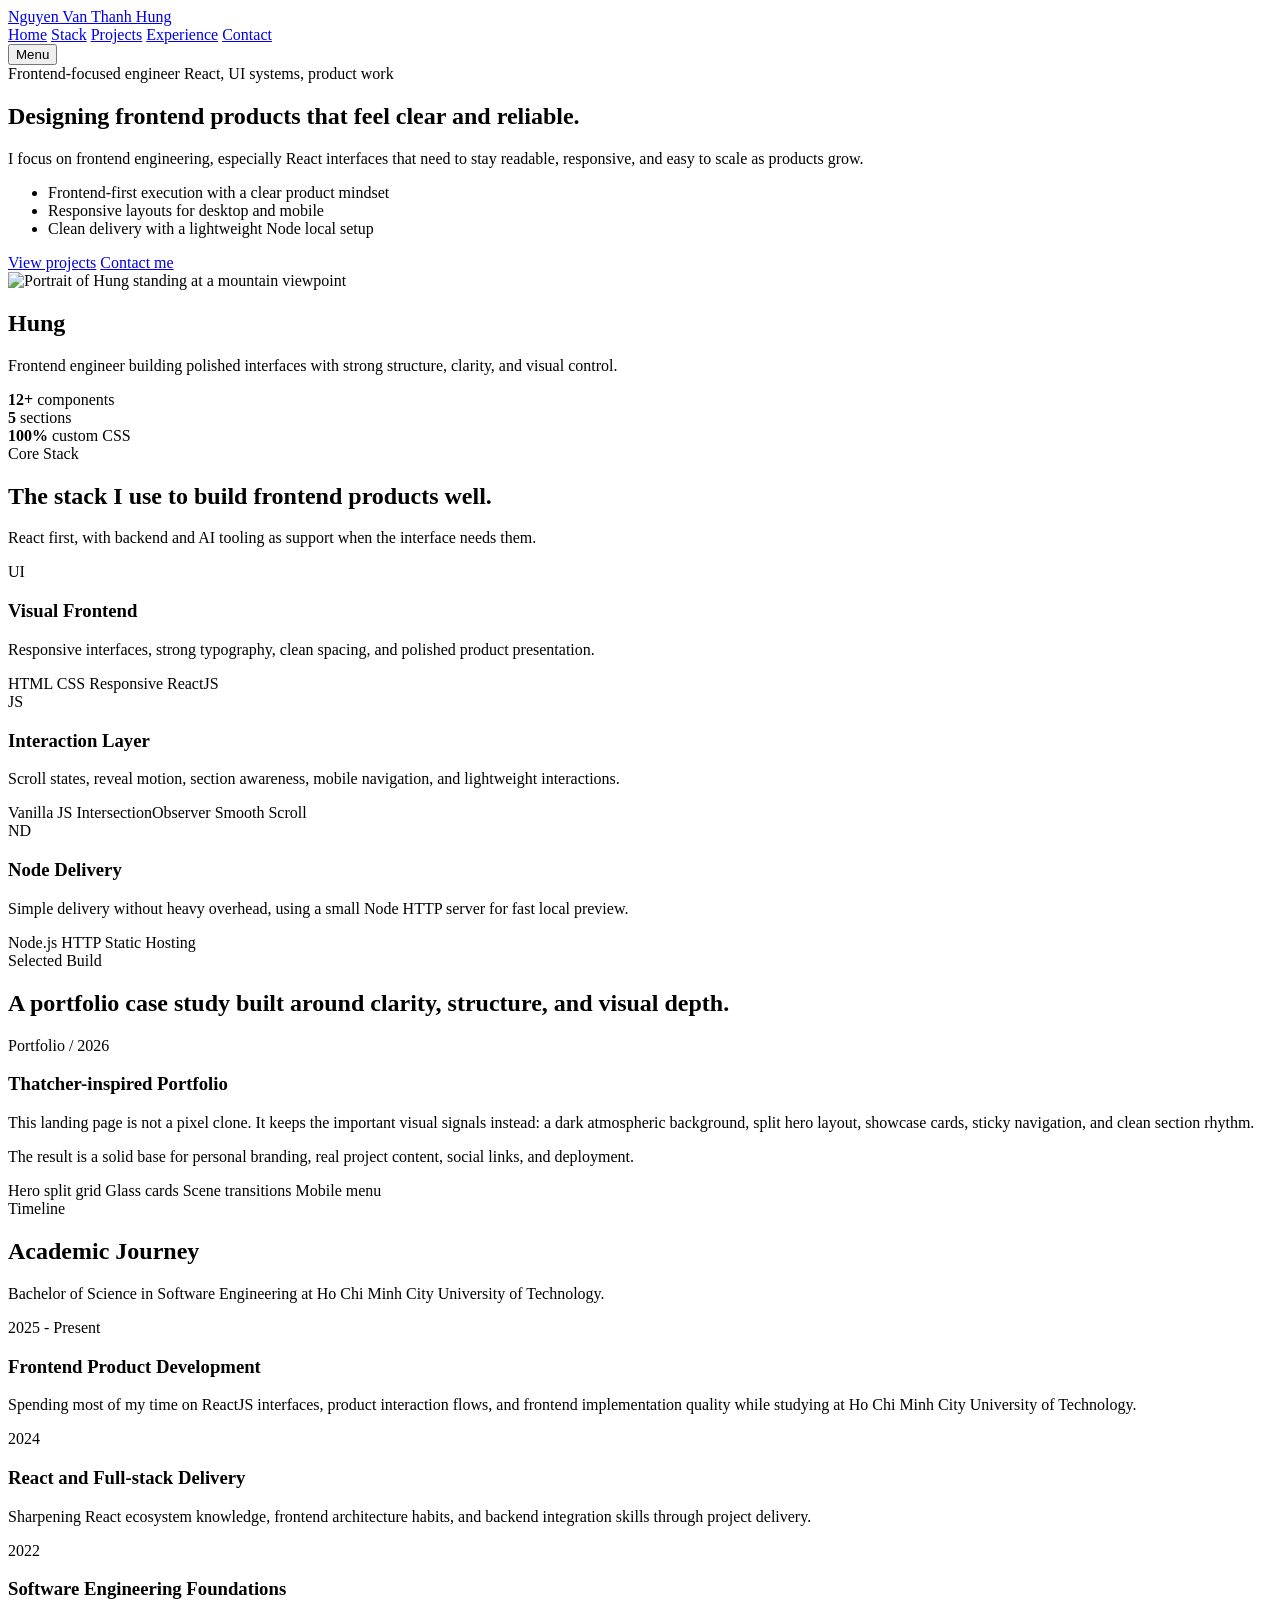
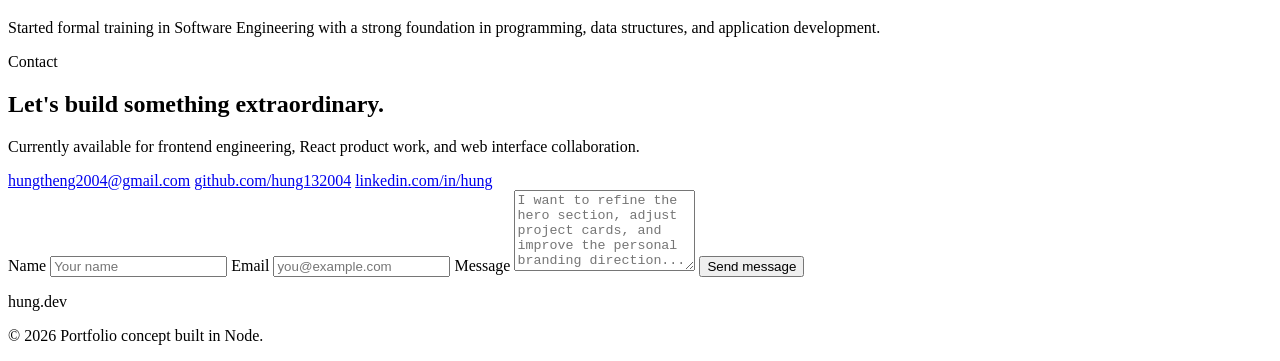
==== index.html @ dc9a8d1e "Create index.html" ====
<!DOCTYPE html>
<html lang="en">
  <head>
    <meta charset="UTF-8" />
    <meta name="viewport" content="width=device-width, initial-scale=1.0" />
    <meta
      name="description"
      content="Hung.dev portfolio concept inspired by thatcherdev.id.vn with a dark editorial landing page, featured work, stack, timeline, and contact."
    />
    <title>Hung.dev | Frontend Portfolio</title>
    <link rel="stylesheet" href="/styles.css" />
  </head>
  <body>
    <div class="scroll-progress">
      <span class="scroll-progress__bar"></span>
    </div>

    <div class="scene-backdrop" aria-hidden="true">
      <div class="scene-backdrop__layer scene-backdrop__layer--hero"></div>
      <div class="scene-backdrop__layer scene-backdrop__layer--stack"></div>
      <div class="scene-backdrop__layer scene-backdrop__layer--projects"></div>
      <div class="scene-backdrop__layer scene-backdrop__layer--journey"></div>
      <div class="scene-backdrop__layer scene-backdrop__layer--contact"></div>
    </div>

    <div class="page-shell" data-scene-active="hero">
      <header class="site-header">
        <div class="site-header__inner">
          <a class="site-header__brand" href="#hero">Nguyen Van Thanh Hung</a>
          <nav class="site-header__links" aria-label="Primary">
            <a class="site-header__link" href="#hero">Home</a>
            <a class="site-header__link" href="#tech">Stack</a>
            <a class="site-header__link" href="#projects">Projects</a>
            <a class="site-header__link" href="#journey">Experience</a>
            <a class="site-header__link" href="#contact">Contact</a>
          </nav>
          <button class="site-header__mobile-toggle" type="button" aria-expanded="false" aria-controls="mobile-nav">
            Menu
          </button>
        </div>
        <div class="site-header__mobile-panel" id="mobile-nav" hidden>
          <a class="site-header__link" href="#hero">Home</a>
          <a class="site-header__link" href="#tech">Stack</a>
          <a class="site-header__link" href="#projects">Projects</a>
          <a class="site-header__link" href="#journey">Experience</a>
          <a class="site-header__link" href="#contact">Contact</a>
        </div>
      </header>

      <main class="page-content">
        <section class="hero-section scene-section" id="hero" data-scene="hero">
          <div class="hero-grid">
            <div class="hero-copy reveal">
              <div class="hero-meta">
                <span>Frontend-focused engineer</span>
                <span class="hero-meta__dot"></span>
                <span>React, UI systems, product work</span>
              </div>
              <h1 class="hero-title">
                Designing frontend
                products that feel
                clear and reliable.
              </h1>
              <p class="hero-summary">
                I focus on frontend engineering, especially React interfaces that need to stay readable, responsive,
                and easy to scale as products grow.
              </p>
              <ul class="hero-points">
                <li>Frontend-first execution with a clear product mindset</li>
                <li>Responsive layouts for desktop and mobile</li>
                <li>Clean delivery with a lightweight Node local setup</li>
              </ul>
              <div class="button-row">
                <a class="button-link button-link--primary" href="#projects">View projects</a>
                <a class="button-link button-link--secondary" href="#contact">Contact me</a>
              </div>
            </div>

            <div class="hero-visual reveal">
              <article class="portrait-card">
                <div class="portrait-card__glow"></div>
                <div class="portrait-card__screen">
                  <img class="portrait-card__image" src="./assets/profile.png" alt="Portrait of Hung standing at a mountain viewpoint" />
                  <div class="portrait-card__overlay">
                    <div class="portrait-card__chip"></div>
                    <h2>Hung</h2>
                    <p>Frontend engineer building polished interfaces with strong structure, clarity, and visual control.</p>
                    <div class="portrait-card__stats">
                      <div>
                        <strong>12+</strong>
                        <span>components</span>
                      </div>
                      <div>
                        <strong>5</strong>
                        <span>sections</span>
                      </div>
                      <div>
                        <strong>100%</strong>
                        <span>custom CSS</span>
                      </div>
                    </div>
                  </div>
                </div>
              </article>
            </div>
          </div>
        </section>

        <section class="page-section scene-section" id="tech" data-scene="stack">
          <div class="section-heading reveal">
            <span class="section-heading__eyebrow">Core Stack</span>
            <h2 class="section-heading__title">The stack I use to build frontend products well.</h2>
            <p class="section-heading__description">
              React first, with backend and AI tooling as support when the interface needs them.
            </p>
          </div>

          <div class="skills-grid">
            <article class="skill-card reveal">
              <div class="skill-card__head">
                <span class="skill-card__icon">UI</span>
                <div>
                  <h3>Visual Frontend</h3>
                  <p>Responsive interfaces, strong typography, clean spacing, and polished product presentation.</p>
                </div>
              </div>
              <div class="chip-list">
                <span class="chip">HTML</span>
                <span class="chip">CSS</span>
                <span class="chip">Responsive</span>
                <span class="chip">ReactJS</span>
              </div>
            </article>

            <article class="skill-card reveal">
              <div class="skill-card__head">
                <span class="skill-card__icon">JS</span>
                <div>
                  <h3>Interaction Layer</h3>
                  <p>Scroll states, reveal motion, section awareness, mobile navigation, and lightweight interactions.</p>
                </div>
              </div>
              <div class="chip-list">
                <span class="chip">Vanilla JS</span>
                <span class="chip">IntersectionObserver</span>
                <span class="chip">Smooth Scroll</span>
              </div>
            </article>

            <article class="skill-card reveal">
              <div class="skill-card__head">
                <span class="skill-card__icon">ND</span>
                <div>
                  <h3>Node Delivery</h3>
                  <p>Simple delivery without heavy overhead, using a small Node HTTP server for fast local preview.</p>
                </div>
              </div>
              <div class="chip-list">
                <span class="chip">Node.js</span>
                <span class="chip">HTTP</span>
                <span class="chip">Static Hosting</span>
              </div>
            </article>
          </div>
        </section>

        <section class="page-section scene-section" id="projects" data-scene="projects">
          <div class="section-heading reveal">
            <span class="section-heading__eyebrow">Selected Build</span>
            <h2 class="section-heading__title">A portfolio case study built around clarity, structure, and visual depth.</h2>
          </div>

          <article class="featured-project reveal">
            <div class="featured-project__content">
              <span class="featured-project__badge">Portfolio / 2026</span>
              <h3 class="featured-project__title">Thatcher-inspired Portfolio</h3>
              <p class="featured-project__description">
                This landing page is not a pixel clone. It keeps the important visual signals instead: a dark
                atmospheric background, split hero layout, showcase cards, sticky navigation, and clean section rhythm.
              </p>
              <p class="featured-project__result">
                The result is a solid base for personal branding, real project content, social links, and deployment.
              </p>
              <div class="chip-list">
                <span class="chip">Hero split grid</span>
                <span class="chip">Glass cards</span>
                <span class="chip">Scene transitions</span>
                <span class="chip">Mobile menu</span>
              </div>
            </div>

            <div class="featured-project__visual">
              <div class="project-window">
                <div class="project-window__toolbar">
                  <span></span><span></span><span></span>
                </div>
                <div class="project-window__body">
                  <div class="project-window__panel project-window__panel--large"></div>
                  <div class="project-window__grid">
                    <div class="project-window__panel"></div>
                    <div class="project-window__panel"></div>
                    <div class="project-window__panel"></div>
                  </div>
                </div>
              </div>
            </div>
          </article>
        </section>

        <section class="page-section scene-section" id="journey" data-scene="journey">
          <div class="section-heading reveal">
            <span class="section-heading__eyebrow">Timeline</span>
            <h2 class="section-heading__title">Academic Journey</h2>
            <p class="section-heading__description">
              Bachelor of Science in Software Engineering at Ho Chi Minh City University of Technology.
            </p>
          </div>
          <div class="timeline-list">
            <article class="timeline-card reveal">
              <div class="timeline-card__marker" aria-hidden="true"></div>
              <div class="timeline-card__content">
                <span class="timeline-card__year">2025 - Present</span>
                <h3>Frontend Product Development</h3>
                <p>Spending most of my time on ReactJS interfaces, product interaction flows, and frontend implementation quality while studying at Ho Chi Minh City University of Technology.</p>
              </div>
            </article>
            <article class="timeline-card reveal">
              <div class="timeline-card__marker" aria-hidden="true"></div>
              <div class="timeline-card__content">
                <span class="timeline-card__year">2024</span>
                <h3>React and Full-stack Delivery</h3>
                <p>Sharpening React ecosystem knowledge, frontend architecture habits, and backend integration skills through project delivery.</p>
              </div>
            </article>
            <article class="timeline-card reveal">
              <div class="timeline-card__marker" aria-hidden="true"></div>
              <div class="timeline-card__content">
                <span class="timeline-card__year">2022</span>
                <h3>Software Engineering Foundations</h3>
                <p>Started formal training in Software Engineering with a strong foundation in programming, data structures, and application development.</p>
              </div>
            </article>
          </div>
        </section>

        <section class="page-section scene-section" id="contact" data-scene="contact">
          <div class="contact-grid">
            <div class="contact-copy reveal">
              <span class="section-heading__eyebrow">Contact</span>
              <h2 class="contact-copy__title">Let's build something extraordinary.</h2>
              <p class="section-heading__description">
                Currently available for frontend engineering, React product work, and web interface collaboration.
              </p>
              <div class="contact-stack">
                <a href="mailto:hungtheng2004@gmail.com">hungtheng2004@gmail.com</a>
                <a href="https://github.com/" target="_blank" rel="noreferrer">github.com/hung132004</a>
                <a href="https://www.linkedin.com/" target="_blank" rel="noreferrer">linkedin.com/in/hung</a>
              </div>
            </div>

            <form class="contact-form-card reveal" id="contact-form">
              <label class="form-field">
                <span>Name</span>
                <input type="text" name="name" placeholder="Your name" required />
              </label>
              <label class="form-field">
                <span>Email</span>
                <input type="email" name="email" placeholder="you@example.com" required />
              </label>
              <label class="form-field">
                <span>Message</span>
                <textarea name="message" rows="5" placeholder="I want to refine the hero section, adjust project cards, and improve the personal branding direction..." required></textarea>
              </label>
              <button class="button-link button-link--primary" type="submit">Send message</button>
            </form>
          </div>
        </section>
      </main>

      <footer class="site-footer">
        <div class="site-footer__inner">
          <p class="site-footer__brand">hung.dev</p>
          <p class="site-footer__copy">&copy; <span id="year"></span> Portfolio concept built in Node.</p>
        </div>
      </footer>
    </div>

    <script src="/app.js"></script>
  </body>
</html>
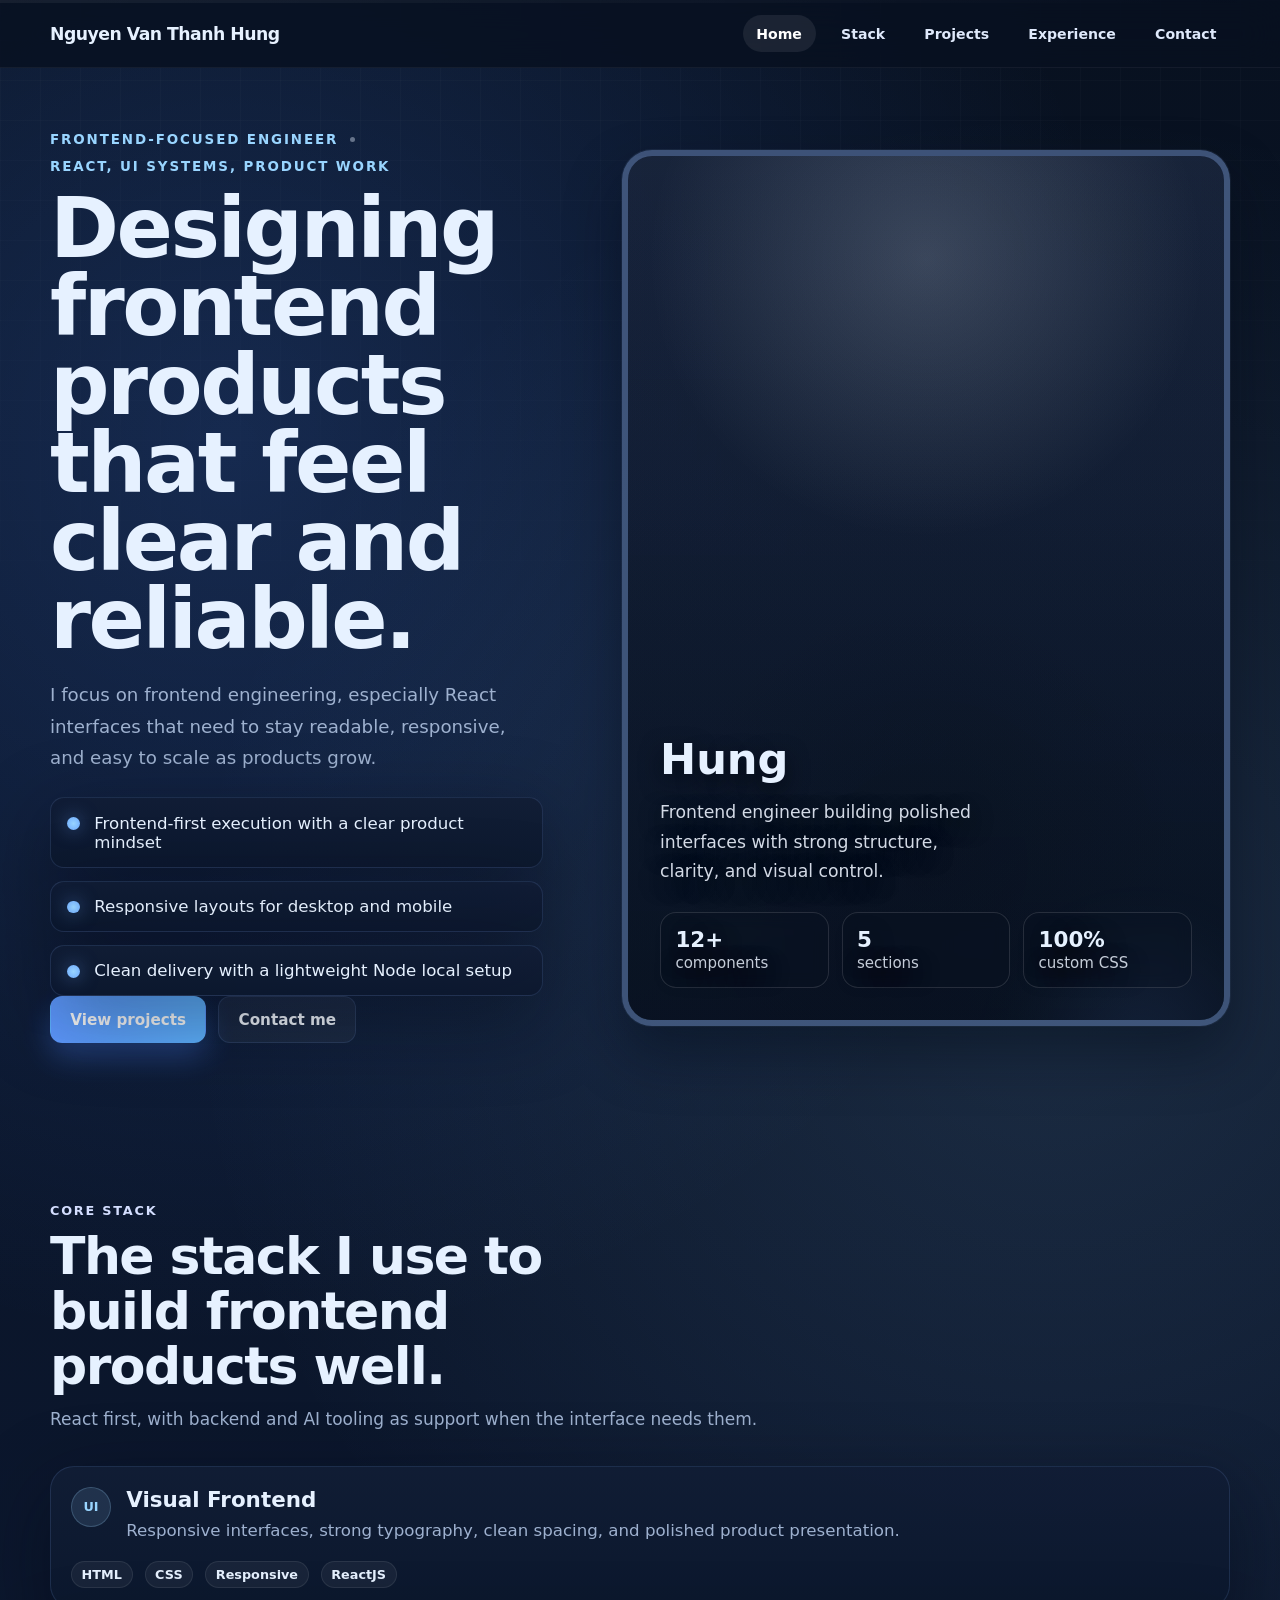
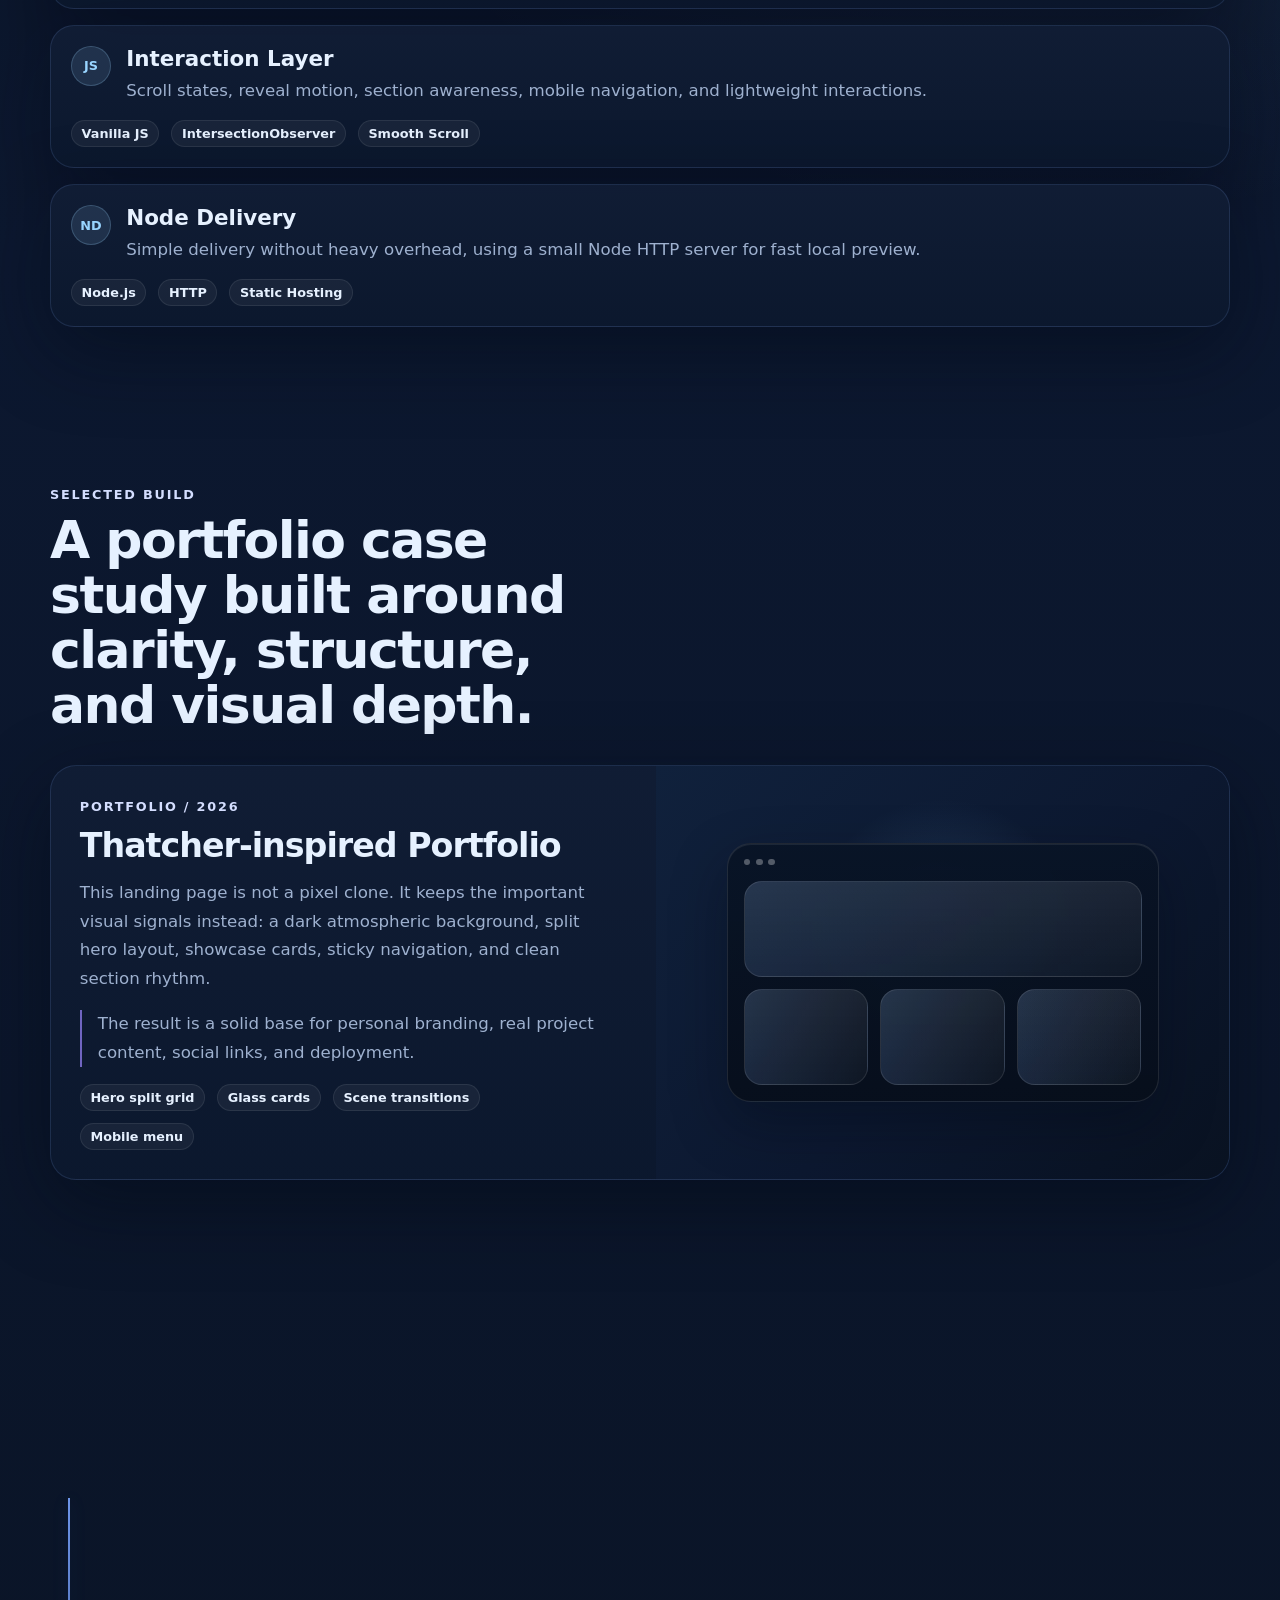
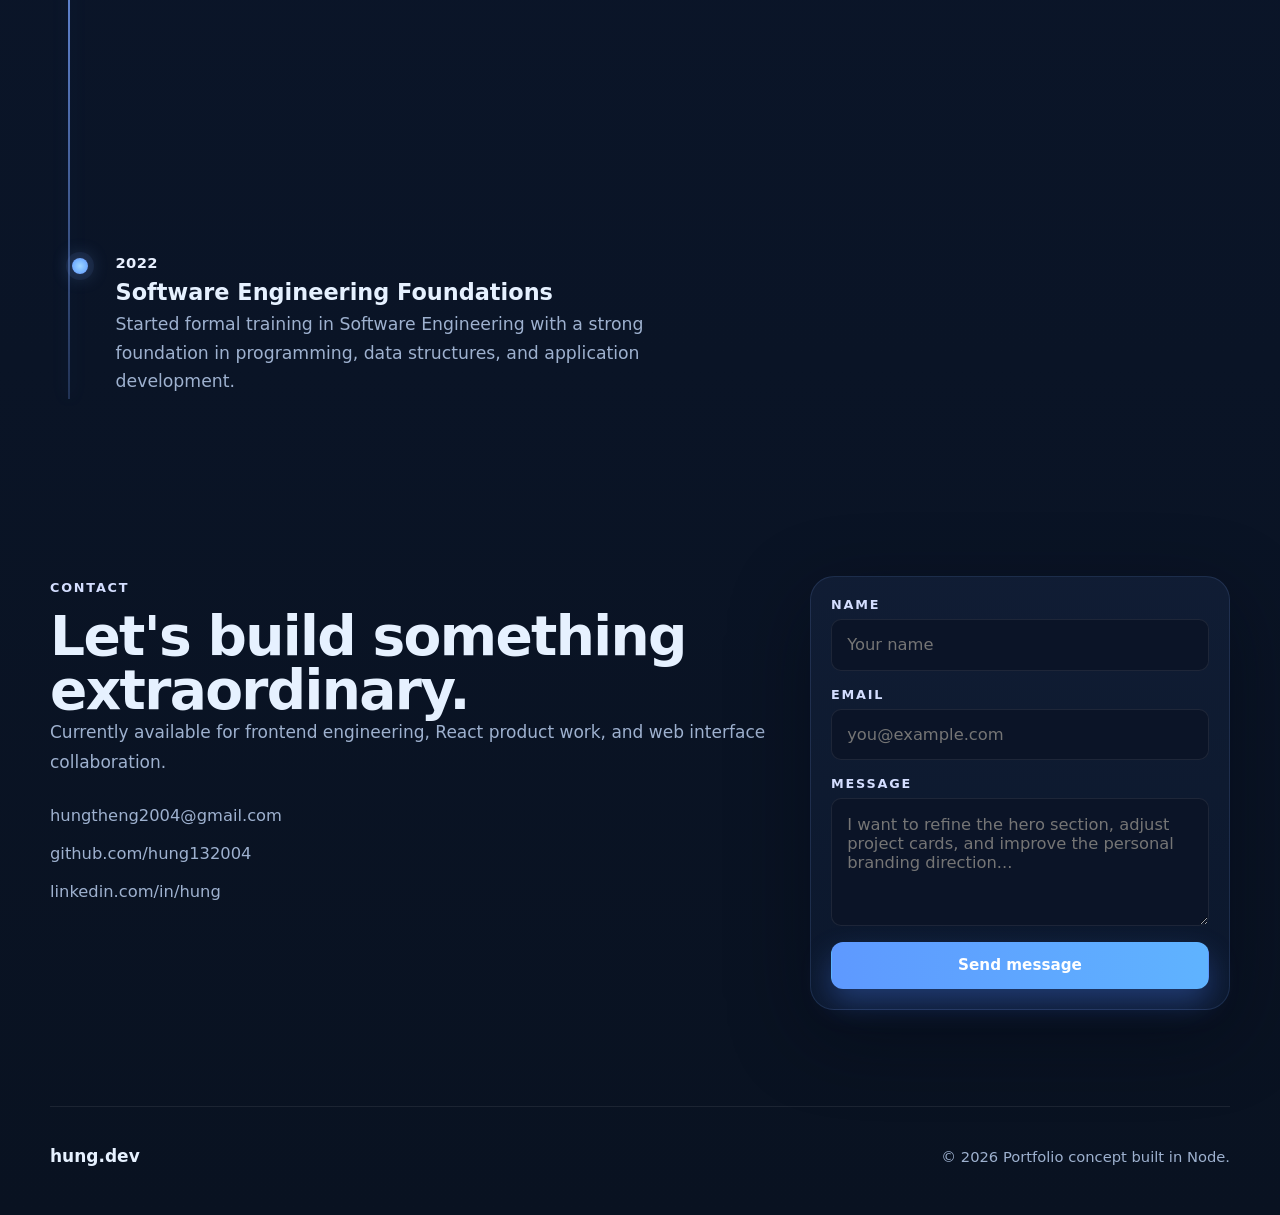
==== commit 2376d322: "Fix stylesheet link path in index.html" ====
--- a/index.html
+++ b/index.html
@@ -8,7 +8,7 @@
       content="Hung.dev portfolio concept inspired by thatcherdev.id.vn with a dark editorial landing page, featured work, stack, timeline, and contact."
     />
     <title>Hung.dev | Frontend Portfolio</title>
-    <link rel="stylesheet" href="/styles.css" />
+    <link rel="stylesheet" href="styles.css" />
   </head>
   <body>
     <div class="scroll-progress">
--- a/styles.css
+++ b/styles.css
@@ -0,0 +1,716 @@
+:root {
+  color-scheme: dark;
+  --bg: #091221;
+  --surface: rgba(17, 29, 53, 0.9);
+  --line: rgba(138, 176, 255, 0.14);
+  --text: #e6f1ff;
+  --muted: #9eb1cf;
+  --primary: #6da9ff;
+  --secondary: #99d5ff;
+  --shadow: 0 24px 80px rgba(2, 8, 20, 0.45);
+  --container: min(1180px, calc(100vw - 2rem));
+}
+
+* {
+  box-sizing: border-box;
+}
+
+html {
+  scroll-behavior: smooth;
+}
+
+body {
+  margin: 0;
+  min-width: 320px;
+  color: var(--text);
+  font-family: "Segoe UI", Inter, system-ui, sans-serif;
+  font-size: 17px;
+  background:
+    radial-gradient(circle at 18% 10%, rgba(74, 135, 255, 0.2), transparent 22%),
+    radial-gradient(circle at 82% 22%, rgba(153, 213, 255, 0.12), transparent 24%),
+    linear-gradient(180deg, #081120 0%, #0c1830 42%, #091221 100%);
+}
+
+body::before {
+  content: "";
+  position: fixed;
+  inset: 0;
+  pointer-events: none;
+  background-image:
+    linear-gradient(rgba(255, 255, 255, 0.03) 1px, transparent 1px),
+    linear-gradient(90deg, rgba(255, 255, 255, 0.03) 1px, transparent 1px);
+  background-size: 40px 40px;
+  mask-image: linear-gradient(rgba(0, 0, 0, 0.7), transparent 85%);
+}
+
+a {
+  color: inherit;
+  text-decoration: none;
+}
+
+button,
+input,
+textarea {
+  font: inherit;
+}
+
+.page-shell {
+  position: relative;
+}
+
+.scene-backdrop {
+  position: fixed;
+  inset: 0;
+  pointer-events: none;
+}
+
+.scene-backdrop__layer {
+  position: absolute;
+  inset: 0;
+  opacity: 0;
+  transition: opacity 0.6s ease;
+}
+
+.scene-backdrop__layer--hero { background: radial-gradient(circle at 15% 22%, rgba(108, 167, 255, 0.18), transparent 26%); }
+.scene-backdrop__layer--stack { background: radial-gradient(circle at 78% 30%, rgba(123, 162, 255, 0.15), transparent 24%); }
+.scene-backdrop__layer--projects { background: radial-gradient(circle at 72% 38%, rgba(104, 176, 255, 0.16), transparent 24%); }
+.scene-backdrop__layer--journey { background: radial-gradient(circle at 24% 42%, rgba(153, 200, 255, 0.12), transparent 24%); }
+.scene-backdrop__layer--contact { background: radial-gradient(circle at 50% 30%, rgba(153, 213, 255, 0.14), transparent 28%); }
+
+.page-shell[data-scene-active="hero"] .scene-backdrop__layer--hero,
+.page-shell[data-scene-active="stack"] .scene-backdrop__layer--stack,
+.page-shell[data-scene-active="projects"] .scene-backdrop__layer--projects,
+.page-shell[data-scene-active="journey"] .scene-backdrop__layer--journey,
+.page-shell[data-scene-active="contact"] .scene-backdrop__layer--contact {
+  opacity: 1;
+}
+
+.scroll-progress {
+  position: fixed;
+  top: 0;
+  left: 0;
+  z-index: 80;
+  width: 100%;
+  height: 3px;
+  background: linear-gradient(90deg, rgba(255, 255, 255, 0.06), transparent);
+}
+
+.scroll-progress__bar {
+  display: block;
+  width: 100%;
+  height: 100%;
+  transform-origin: 0 50%;
+  transform: scaleX(0);
+  background: linear-gradient(90deg, #6da9ff, #99d5ff, rgba(255, 255, 255, 0.86));
+  box-shadow: 0 0 18px rgba(109, 169, 255, 0.44);
+}
+
+.site-header {
+  position: sticky;
+  top: 0;
+  z-index: 50;
+  backdrop-filter: blur(18px);
+  background: rgba(8, 17, 32, 0.82);
+  border-bottom: 1px solid rgba(255, 255, 255, 0.05);
+}
+
+.site-header__inner,
+.site-footer__inner,
+.hero-section,
+.page-section {
+  width: var(--container);
+  margin: 0 auto;
+}
+
+.site-header__inner {
+  min-height: 4.2rem;
+  display: flex;
+  align-items: center;
+  justify-content: space-between;
+  gap: 1rem;
+}
+
+.site-header__brand,
+.hero-title,
+.section-heading__title,
+.featured-project__title,
+.contact-copy__title {
+  font-family: "Segoe UI", Inter, system-ui, sans-serif;
+  letter-spacing: -0.03em;
+}
+
+.site-header__brand { font-size: 1.08rem; font-weight: 700; }
+.site-header__links,
+.button-row,
+.chip-list,
+.hero-meta { display: flex; flex-wrap: wrap; gap: 0.75rem; }
+
+.site-header__link {
+  font-size: 0.88rem;
+  font-weight: 700;
+  color: #dfe9fb;
+  padding: 0.65rem 0.85rem;
+  border-radius: 999px;
+  transition: background-color 0.18s ease, color 0.18s ease;
+}
+
+.site-header__link:hover,
+.site-header__link.is-active {
+  background: rgba(255, 255, 255, 0.08);
+  color: #fff;
+}
+
+.site-header__mobile-toggle,
+.site-header__mobile-panel {
+  display: none;
+}
+
+.hero-section {
+  display: flex;
+  align-items: center;
+  min-height: calc(100vh - 4.2rem);
+  padding: 4rem 0 5rem;
+}
+
+.hero-grid,
+.featured-project,
+.contact-grid {
+  display: grid;
+  gap: 2rem;
+}
+
+.hero-grid {
+  grid-template-columns: minmax(0, 0.84fr) minmax(625px, 1.16fr);
+  align-items: center;
+  gap: 0.45rem;
+}
+
+.hero-meta {
+  align-items: center;
+  color: var(--secondary);
+  text-transform: uppercase;
+  letter-spacing: 0.14em;
+  font-size: 0.84rem;
+  font-weight: 800;
+}
+
+.hero-meta__dot {
+  width: 0.3rem;
+  height: 0.3rem;
+  border-radius: 999px;
+  background: rgba(230, 241, 255, 0.4);
+}
+
+.hero-title {
+  margin: 1rem 0 0;
+  font-size: clamp(3.1rem, 6.5vw, 5.45rem);
+  line-height: 0.94;
+}
+
+.hero-title span { display: block; }
+
+.hero-summary,
+.section-heading__description,
+.featured-project__description,
+.featured-project__result,
+.timeline-card p,
+.contact-stack a {
+  color: var(--muted);
+  line-height: 1.72;
+}
+
+.hero-summary {
+  max-width: 38rem;
+  margin-top: 1.25rem;
+  font-size: 1.14rem;
+}
+
+.hero-points {
+  margin: 1.5rem 0 0;
+  padding: 0;
+  list-style: none;
+  display: grid;
+  gap: 0.8rem;
+}
+
+.hero-points li,
+.timeline-card,
+.skill-card,
+.featured-project,
+.contact-form-card,
+.portrait-card {
+  border: 1px solid var(--line);
+  box-shadow: var(--shadow);
+  background: linear-gradient(180deg, rgba(17, 29, 53, 0.95), rgba(12, 24, 46, 0.95));
+}
+
+.hero-points li {
+  border-radius: 14px;
+  padding: 0.95rem 1rem 0.95rem 2.7rem;
+  position: relative;
+  font-size: 1.04rem;
+}
+
+.hero-points li::before {
+  content: "";
+  position: absolute;
+  top: 1.18rem;
+  left: 1rem;
+  width: 0.8rem;
+  height: 0.8rem;
+  border-radius: 999px;
+  background: radial-gradient(circle, #99d5ff, #6da9ff);
+  box-shadow: 0 0 18px rgba(109, 169, 255, 0.5);
+}
+
+.button-link {
+  display: inline-flex;
+  align-items: center;
+  justify-content: center;
+  min-height: 2.9rem;
+  padding: 0.85rem 1.2rem;
+  border-radius: 12px;
+  font-size: 0.95rem;
+  font-weight: 800;
+  border: 1px solid transparent;
+  transition: transform 0.2s ease, background-color 0.18s ease, border-color 0.18s ease;
+}
+
+.button-link:hover { transform: translateY(-2px); }
+.button-link--primary { color: #fff; background: linear-gradient(90deg, #5e99ff 0%, #5fb3ff 100%); box-shadow: 0 14px 30px rgba(74, 135, 255, 0.32); }
+.button-link--secondary { color: #f3f8ff; background: rgba(255, 255, 255, 0.05); border-color: var(--line); }
+
+.portrait-card {
+  position: relative;
+  width: min(100%, 38rem);
+  margin-left: auto;
+  border-radius: 30px;
+  overflow: hidden;
+  min-height: 54rem;
+  border: 6px solid rgba(102, 132, 180, 0.55);
+  box-shadow:
+    0 28px 56px rgba(3, 9, 21, 0.42),
+    0 0 0 1px rgba(168, 198, 255, 0.08);
+}
+
+.portrait-card__glow {
+  position: absolute;
+  inset: auto -10% -20% auto;
+  width: 18rem;
+  height: 18rem;
+  border-radius: 999px;
+  filter: blur(24px);
+  background: radial-gradient(circle, rgba(109, 169, 255, 0.28), transparent 66%);
+}
+
+.portrait-card__screen {
+  position: relative;
+  height: 100%;
+  min-height: 54rem;
+  background: linear-gradient(180deg, rgba(255, 255, 255, 0.03), rgba(9, 18, 33, 0.06));
+}
+
+.portrait-card__image {
+  display: block;
+  width: 100%;
+  height: 100%;
+  min-height: 54rem;
+  object-fit: cover;
+  object-position: center 31.5%;
+  transform: scale(1.24);
+  transform-origin: center center;
+  filter: brightness(1.18) saturate(1.08) contrast(1.01);
+}
+
+.portrait-card__overlay {
+  position: absolute;
+  inset: 0;
+  padding: 2rem;
+  display: flex;
+  flex-direction: column;
+  justify-content: flex-end;
+  background:
+    linear-gradient(180deg, rgba(7, 14, 25, 0.01) 0%, rgba(7, 14, 25, 0.06) 38%, rgba(7, 14, 25, 0.56) 100%),
+    radial-gradient(circle at 50% 82%, rgba(6, 13, 24, 0.34), transparent 34%),
+    radial-gradient(circle at 50% 12%, rgba(230, 242, 255, 0.18), transparent 34%);
+}
+
+.portrait-card__chip,
+.featured-project__badge,
+.timeline-card__year,
+.section-heading__eyebrow,
+.form-field span {
+  color: #d4deff;
+  text-transform: uppercase;
+  letter-spacing: 0.14em;
+  font-size: 0.8rem;
+  font-weight: 800;
+}
+
+.portrait-card__overlay h2 { margin: 0.8rem 0 0; font-size: 2.7rem; }
+.portrait-card__overlay h2,
+.portrait-card__overlay p,
+.portrait-card__stats strong,
+.portrait-card__stats span,
+.portrait-card__chip {
+  text-shadow: 0 8px 22px rgba(3, 8, 18, 0.8);
+}
+
+.portrait-card__overlay p { margin: 0.9rem 0 0; max-width: 20rem; color: rgba(234, 241, 252, 0.9); line-height: 1.7; font-size: 1.08rem; }
+
+.portrait-card__stats {
+  margin-top: 1.6rem;
+  display: grid;
+  grid-template-columns: repeat(3, minmax(0, 1fr));
+  gap: 0.8rem;
+}
+
+.portrait-card__stats div {
+  padding: 0.9rem;
+  border-radius: 16px;
+  background: rgba(10, 18, 32, 0.34);
+  border: 1px solid rgba(255, 255, 255, 0.12);
+  backdrop-filter: blur(8px);
+}
+
+.portrait-card__stats strong { display: block; font-size: 1.34rem; }
+.portrait-card__stats span { color: rgba(228, 236, 248, 0.86); font-size: 0.94rem; }
+
+.page-section { padding: 5rem 0; }
+.section-heading { display: grid; gap: 0.65rem; margin-bottom: 2rem; }
+.section-heading__eyebrow,
+.section-heading__title,
+.section-heading__description { margin: 0; }
+.section-heading__title { max-width: 15ch; font-size: clamp(2.2rem, 4.3vw, 3.25rem); line-height: 1.06; }
+
+.skills-grid,
+.timeline-list {
+  display: grid;
+  gap: 1rem;
+}
+
+.skill-card,
+.timeline-card,
+.contact-form-card {
+  border-radius: 24px;
+  padding: 1.25rem;
+}
+
+.skill-card { display: grid; gap: 1rem; }
+
+.skill-card__head {
+  display: grid;
+  grid-template-columns: auto 1fr;
+  gap: 0.95rem;
+}
+
+.skill-card__icon {
+  width: 2.5rem;
+  height: 2.5rem;
+  display: grid;
+  place-items: center;
+  border-radius: 999px;
+  color: var(--secondary);
+  background: rgba(153, 213, 255, 0.12);
+  border: 1px solid rgba(153, 213, 255, 0.22);
+  font-size: 0.8rem;
+  font-weight: 800;
+}
+
+.skill-card h3,
+.timeline-card h3,
+.featured-project__title { margin: 0; }
+
+.skill-card h3,
+.timeline-card h3 { font-size: 1.34rem; }
+
+.skill-card p { margin: 0.35rem 0 0; color: var(--muted); line-height: 1.65; font-size: 1.04rem; }
+
+.chip {
+  display: inline-flex;
+  align-items: center;
+  min-height: 1.7rem;
+  padding: 0.3rem 0.6rem;
+  border-radius: 999px;
+  border: 1px solid rgba(255, 255, 255, 0.08);
+  background: rgba(255, 255, 255, 0.05);
+  font-size: 0.8rem;
+  font-weight: 700;
+}
+
+.featured-project {
+  grid-template-columns: minmax(0, 1fr) minmax(280px, 1fr);
+  border-radius: 26px;
+  overflow: hidden;
+}
+
+.featured-project__content,
+.featured-project__visual {
+  padding: 1.8rem;
+}
+
+.featured-project__title {
+  margin-top: 0.8rem;
+  font-size: 2.08rem;
+  line-height: 1.08;
+}
+
+.featured-project__description { margin-top: 0.95rem; max-width: 32rem; font-size: 1.04rem; }
+.featured-project__result { margin-top: 0.95rem; padding-left: 1rem; border-left: 2px solid rgba(154, 134, 255, 0.7); font-size: 1.04rem; }
+
+.featured-project__visual {
+  display: grid;
+  place-items: center;
+  background:
+    radial-gradient(circle at 50% 40%, rgba(126, 192, 255, 0.18), transparent 35%),
+    linear-gradient(135deg, #10213c 0%, #0c1830 56%, #091221 100%);
+}
+
+.project-window {
+  width: 100%;
+  max-width: 27rem;
+  border-radius: 24px;
+  border: 1px solid rgba(255, 255, 255, 0.1);
+  background: linear-gradient(180deg, rgba(9, 20, 38, 0.96), rgba(7, 15, 28, 0.98));
+  box-shadow: inset 0 1px rgba(255, 255, 255, 0.08), 0 22px 54px rgba(2, 8, 20, 0.34);
+  overflow: hidden;
+}
+
+.project-window__toolbar { display: flex; gap: 0.35rem; padding: 0.9rem 1rem 0; }
+.project-window__toolbar span { width: 0.42rem; height: 0.42rem; border-radius: 999px; background: rgba(255, 255, 255, 0.3); }
+.project-window__body { padding: 1rem; }
+
+.project-window__panel,
+.project-window__panel--large {
+  border-radius: 18px;
+  border: 1px solid rgba(255, 255, 255, 0.1);
+  background:
+    linear-gradient(180deg, rgba(255, 255, 255, 0.08), rgba(255, 255, 255, 0.03)),
+    linear-gradient(90deg, rgba(109, 169, 255, 0.12), transparent);
+}
+
+.project-window__panel--large { min-height: 10rem; }
+
+.project-window__grid {
+  display: grid;
+  grid-template-columns: repeat(3, minmax(0, 1fr));
+  gap: 0.75rem;
+  margin-top: 0.75rem;
+}
+
+.project-window__panel { min-height: 6rem; }
+
+.timeline-list {
+  position: relative;
+  display: grid;
+  gap: 1.9rem;
+  padding-left: 0.8rem;
+}
+
+.timeline-list::before {
+  content: "";
+  position: absolute;
+  top: 0.35rem;
+  bottom: 1.05rem;
+  left: 1.1rem;
+  width: 2px;
+  background: linear-gradient(180deg, rgba(120, 163, 255, 0.9), rgba(120, 163, 255, 0.22));
+  box-shadow: 0 0 18px rgba(109, 169, 255, 0.18);
+}
+
+.timeline-card {
+  position: relative;
+  display: grid;
+  grid-template-columns: 2.2rem minmax(0, 1fr);
+  gap: 1.1rem;
+  padding: 0;
+  border: 0;
+  background: transparent;
+  box-shadow: none;
+  align-items: start;
+}
+
+.timeline-card__marker {
+  position: relative;
+  width: 1rem;
+  height: 1rem;
+  margin-top: 0.35rem;
+  justify-self: center;
+  border-radius: 999px;
+  background: radial-gradient(circle, #9fd5ff 0%, #77b4ff 55%, #6b8cff 100%);
+  box-shadow:
+    0 0 0 6px rgba(123, 170, 255, 0.08),
+    0 0 20px rgba(125, 178, 255, 0.48);
+  z-index: 1;
+}
+
+.timeline-card__content {
+  max-width: 42rem;
+  padding-bottom: 0.2rem;
+}
+
+.timeline-card__year {
+  display: inline-block;
+  margin-bottom: 0.5rem;
+  color: #e8f0ff;
+  font-size: 0.92rem;
+  letter-spacing: 0.02em;
+}
+
+.timeline-card h3 {
+  margin-top: 0;
+  font-size: 1.4rem;
+  line-height: 1.18;
+}
+
+.timeline-card p {
+  margin-top: 0.28rem;
+  max-width: 39rem;
+  font-size: 1.08rem;
+  line-height: 1.65;
+}
+
+.contact-grid {
+  grid-template-columns: minmax(0, 1fr) minmax(320px, 420px);
+  align-items: start;
+}
+
+.contact-copy__title { margin: 0.9rem 0 0; font-size: clamp(2.4rem, 4.3vw, 4.2rem); line-height: 0.98; }
+.contact-stack { margin-top: 1.6rem; display: grid; gap: 0.6rem; }
+.contact-stack a:hover { color: #fff; }
+.contact-form-card { display: grid; gap: 1rem; }
+.form-field { display: grid; gap: 0.45rem; }
+
+.contact-copy__text,
+.contact-stack a,
+.form-field input,
+.form-field textarea {
+  font-size: 1.02rem;
+}
+
+.form-field input,
+.form-field textarea {
+  width: 100%;
+  color: var(--text);
+  background: #0b1427;
+  border: 1px solid rgba(255, 255, 255, 0.08);
+  border-radius: 10px;
+  outline: none;
+  padding: 0.95rem;
+}
+
+.form-field input:focus,
+.form-field textarea:focus {
+  border-color: rgba(154, 134, 255, 0.7);
+  box-shadow: 0 0 0 3px rgba(154, 134, 255, 0.18);
+}
+
+.site-footer { padding: 1rem 0 2rem; }
+
+.site-footer__inner {
+  display: flex;
+  align-items: center;
+  justify-content: space-between;
+  gap: 1rem;
+  padding-top: 1.4rem;
+  border-top: 1px solid rgba(255, 255, 255, 0.08);
+}
+
+.site-footer__brand { font-weight: 700; }
+.site-footer__copy { margin: 0; color: var(--muted); font-size: 0.92rem; }
+
+.reveal {
+  opacity: 0;
+  transform: translateY(18px);
+  transition: opacity 0.8s ease, transform 0.8s ease;
+}
+
+.reveal.is-visible {
+  opacity: 1;
+  transform: translateY(0);
+}
+
+@media (max-width: 900px) {
+  .hero-section {
+    min-height: auto;
+    padding: 2rem 0 3.5rem;
+  }
+
+  .hero-grid,
+  .featured-project,
+  .contact-grid,
+  .timeline-list {
+    grid-template-columns: 1fr;
+  }
+
+  .hero-visual {
+    display: flex;
+    justify-content: center;
+  }
+
+  .site-header__links { display: none; }
+
+  .site-header__mobile-toggle {
+    display: inline-flex;
+    align-items: center;
+    justify-content: center;
+    min-width: 2.8rem;
+    min-height: 2.8rem;
+    border-radius: 12px;
+    border: 1px solid var(--line);
+    color: var(--text);
+    background: rgba(255, 255, 255, 0.05);
+  }
+
+  .site-header__mobile-panel {
+    width: var(--container);
+    margin: 0 auto 0.8rem;
+    padding: 0.8rem;
+    display: grid;
+    gap: 0.4rem;
+    border-radius: 18px;
+    border: 1px solid var(--line);
+    background: rgba(13, 24, 48, 0.96);
+    box-shadow: var(--shadow);
+  }
+
+  .site-header__mobile-panel[hidden] { display: none; }
+  .portrait-card,
+  .portrait-card__screen,
+  .portrait-card__image {
+    min-height: 28rem;
+  }
+
+  .portrait-card {
+    width: min(100%, 22rem);
+    margin-left: 0;
+  }
+
+  .portrait-card__image {
+    object-position: center 42%;
+    transform: scale(1.12);
+    filter: brightness(1.16) saturate(1.08) contrast(1.01);
+  }
+}
+
+@media (max-width: 640px) {
+  .site-header__inner { min-height: 3.8rem; }
+  .page-section,
+  .hero-section { padding-top: 3.2rem; padding-bottom: 3.2rem; }
+  .hero-title { font-size: clamp(2rem, 10vw, 2.9rem); }
+  .button-row { flex-direction: column; }
+  .button-link { width: 100%; }
+  .portrait-card__stats,
+  .project-window__grid { grid-template-columns: 1fr; }
+
+  .featured-project__content,
+  .featured-project__visual,
+  .timeline-card,
+  .skill-card,
+  .contact-form-card { padding: 1.2rem; }
+
+  .site-footer__inner {
+    flex-direction: column;
+    align-items: flex-start;
+  }
+}
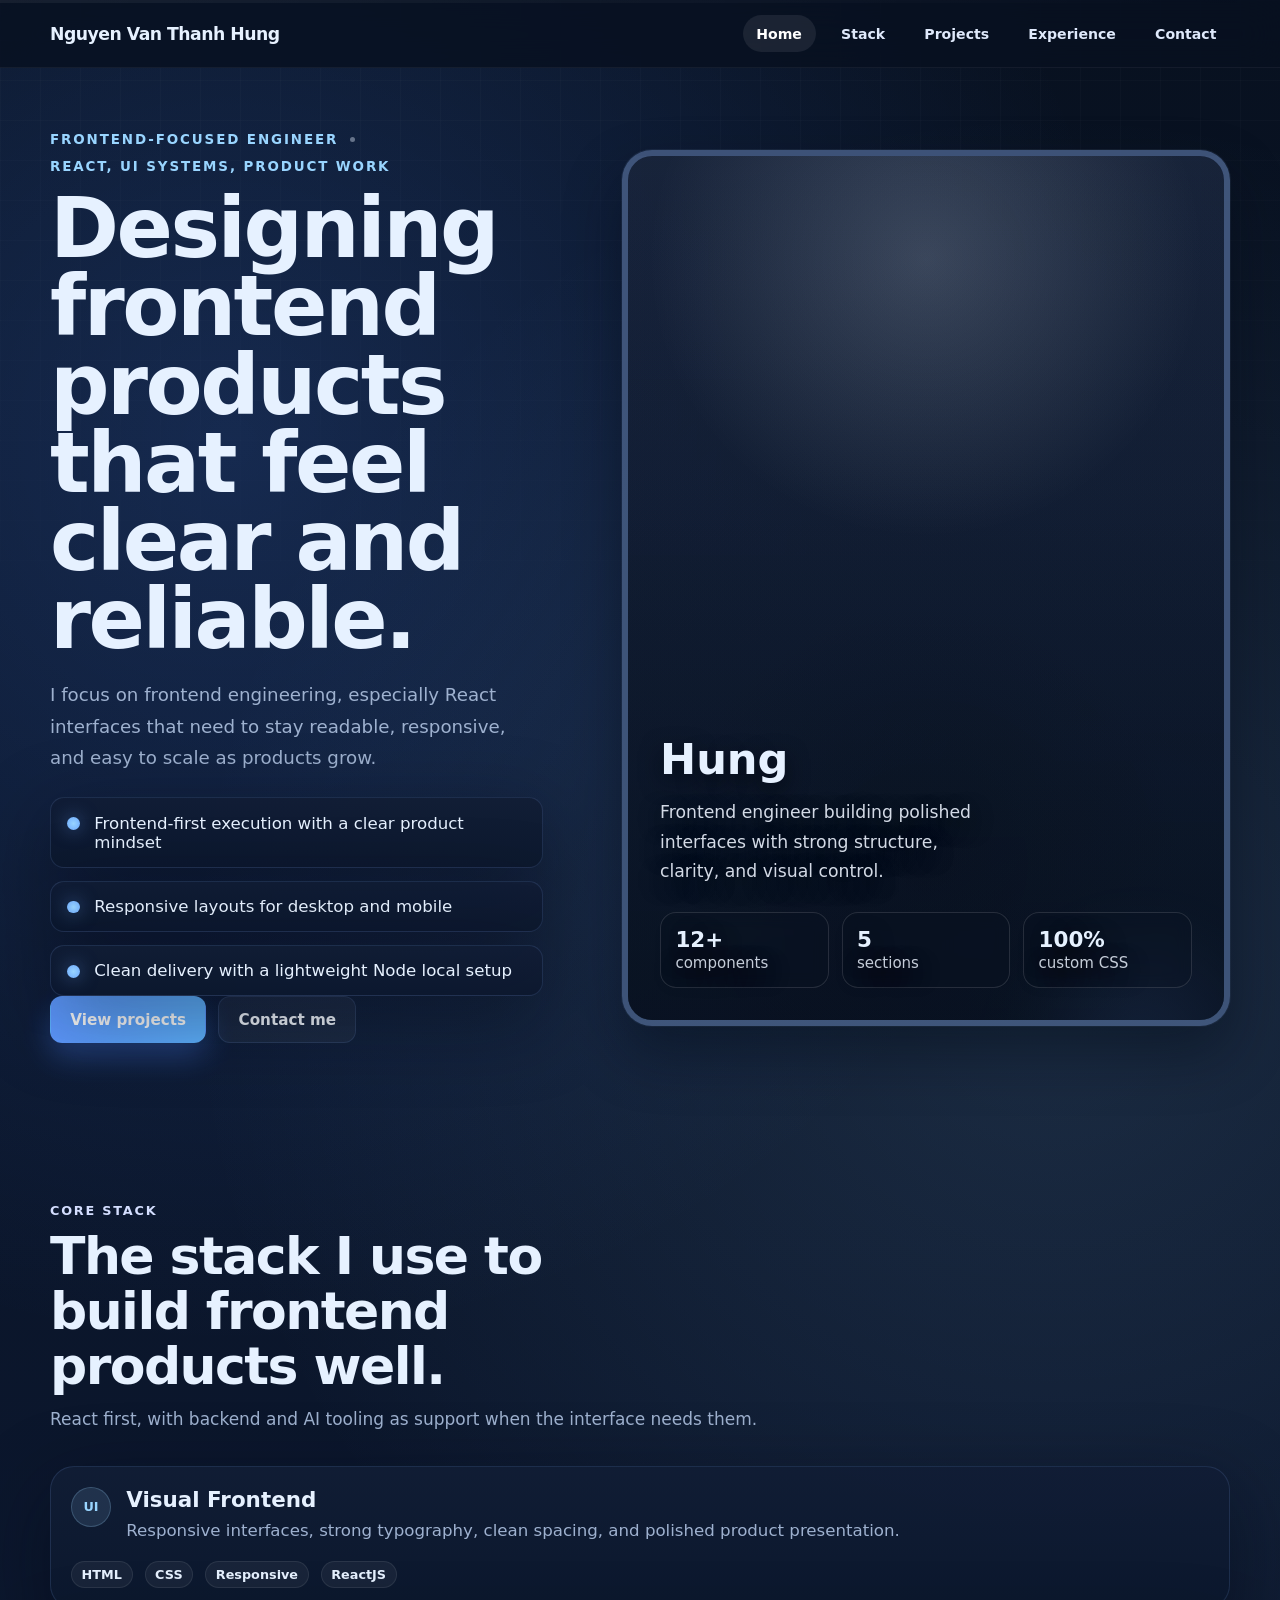
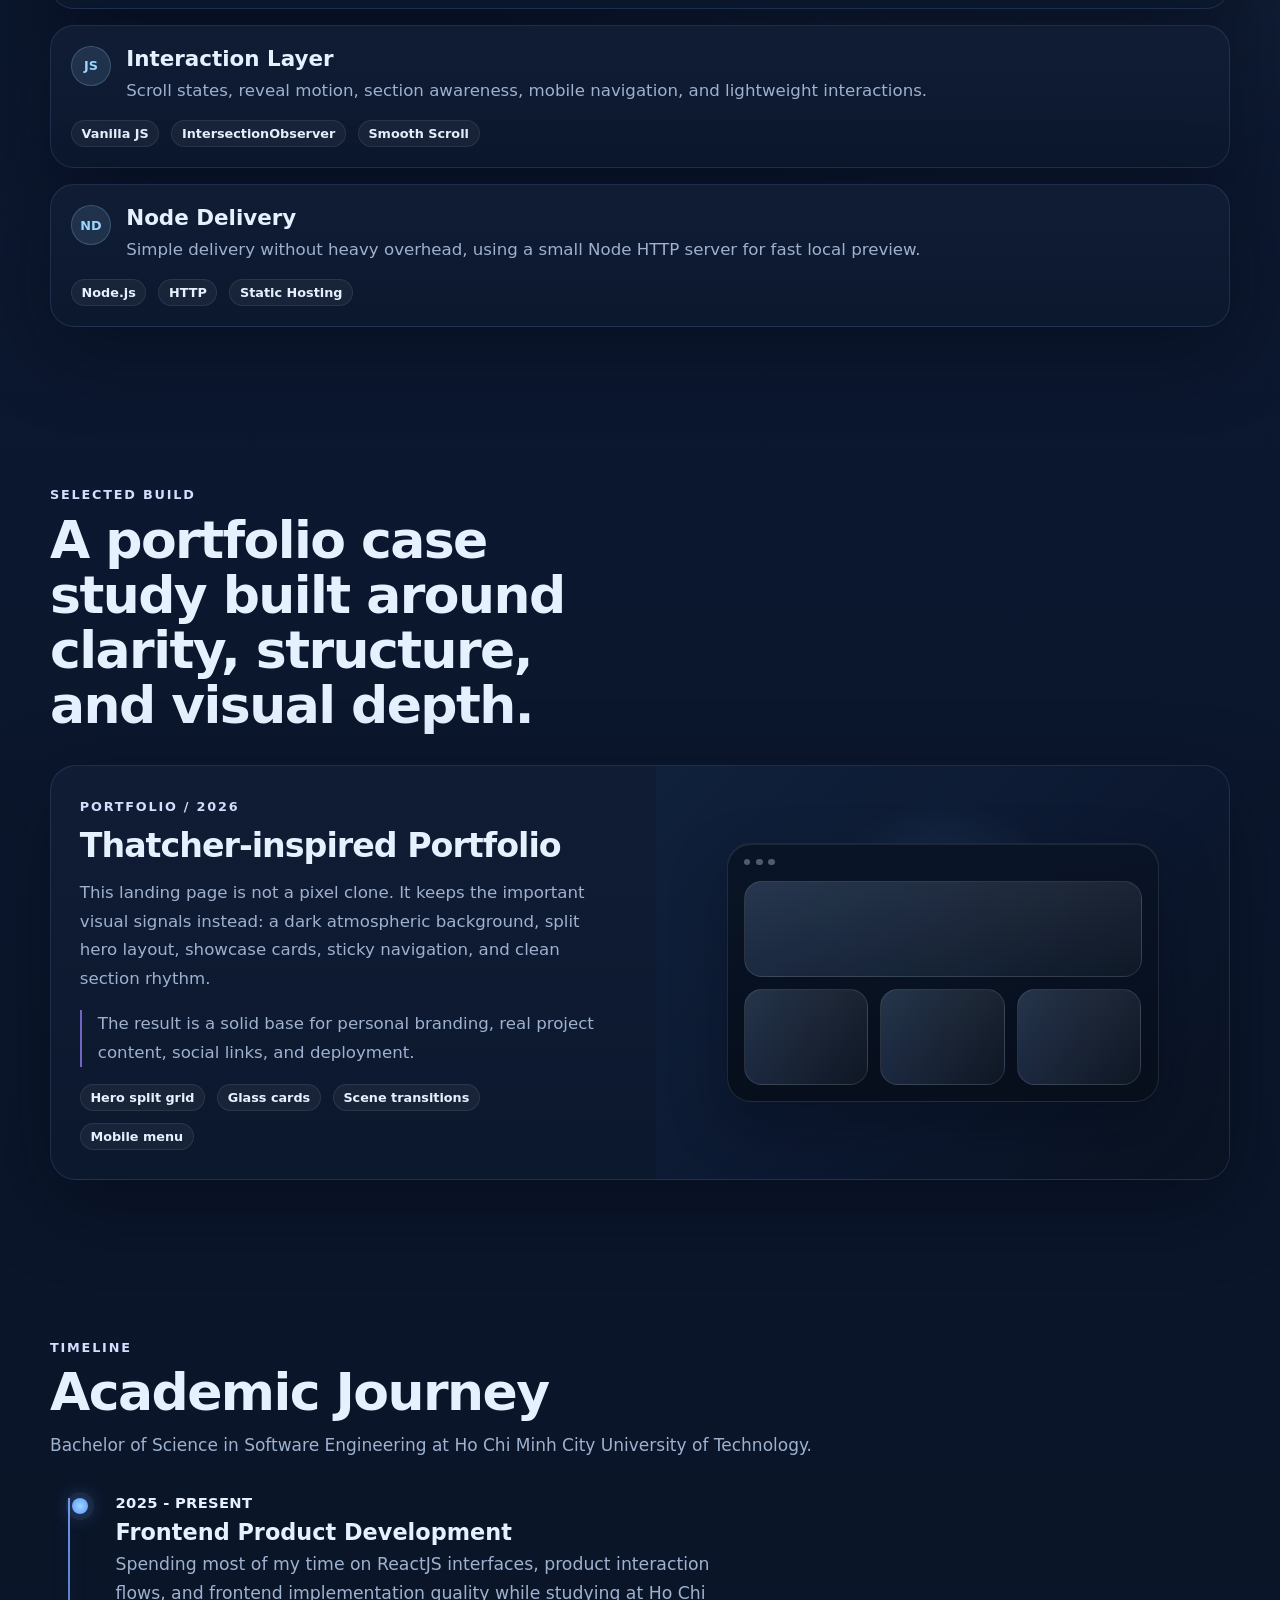
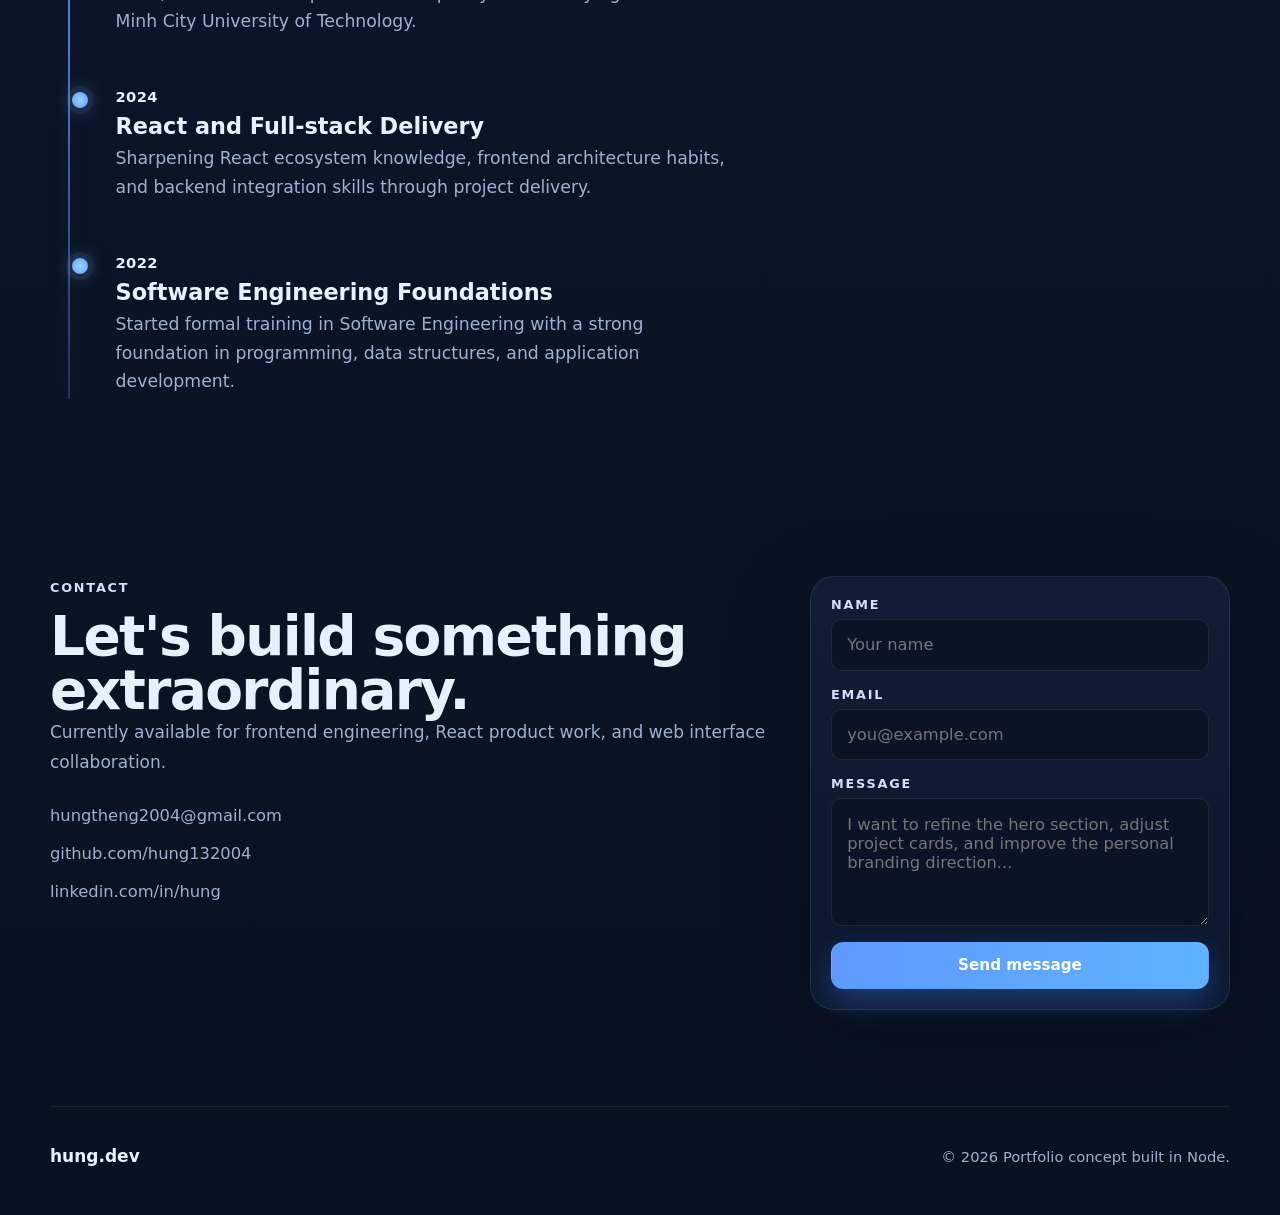
==== commit e8f1bd1e: "Update profile" ====
--- a/index.html
+++ b/index.html
@@ -80,7 +80,7 @@
               <article class="portrait-card">
                 <div class="portrait-card__glow"></div>
                 <div class="portrait-card__screen">
-                  <img class="portrait-card__image" src="./assets/profile.png" alt="Portrait of Hung standing at a mountain viewpoint" />
+                  <img class="portrait-card__image" src="profile.png" alt="Portrait of Hung standing at a mountain viewpoint" />
                   <div class="portrait-card__overlay">
                     <div class="portrait-card__chip"></div>
                     <h2>Hung</h2>
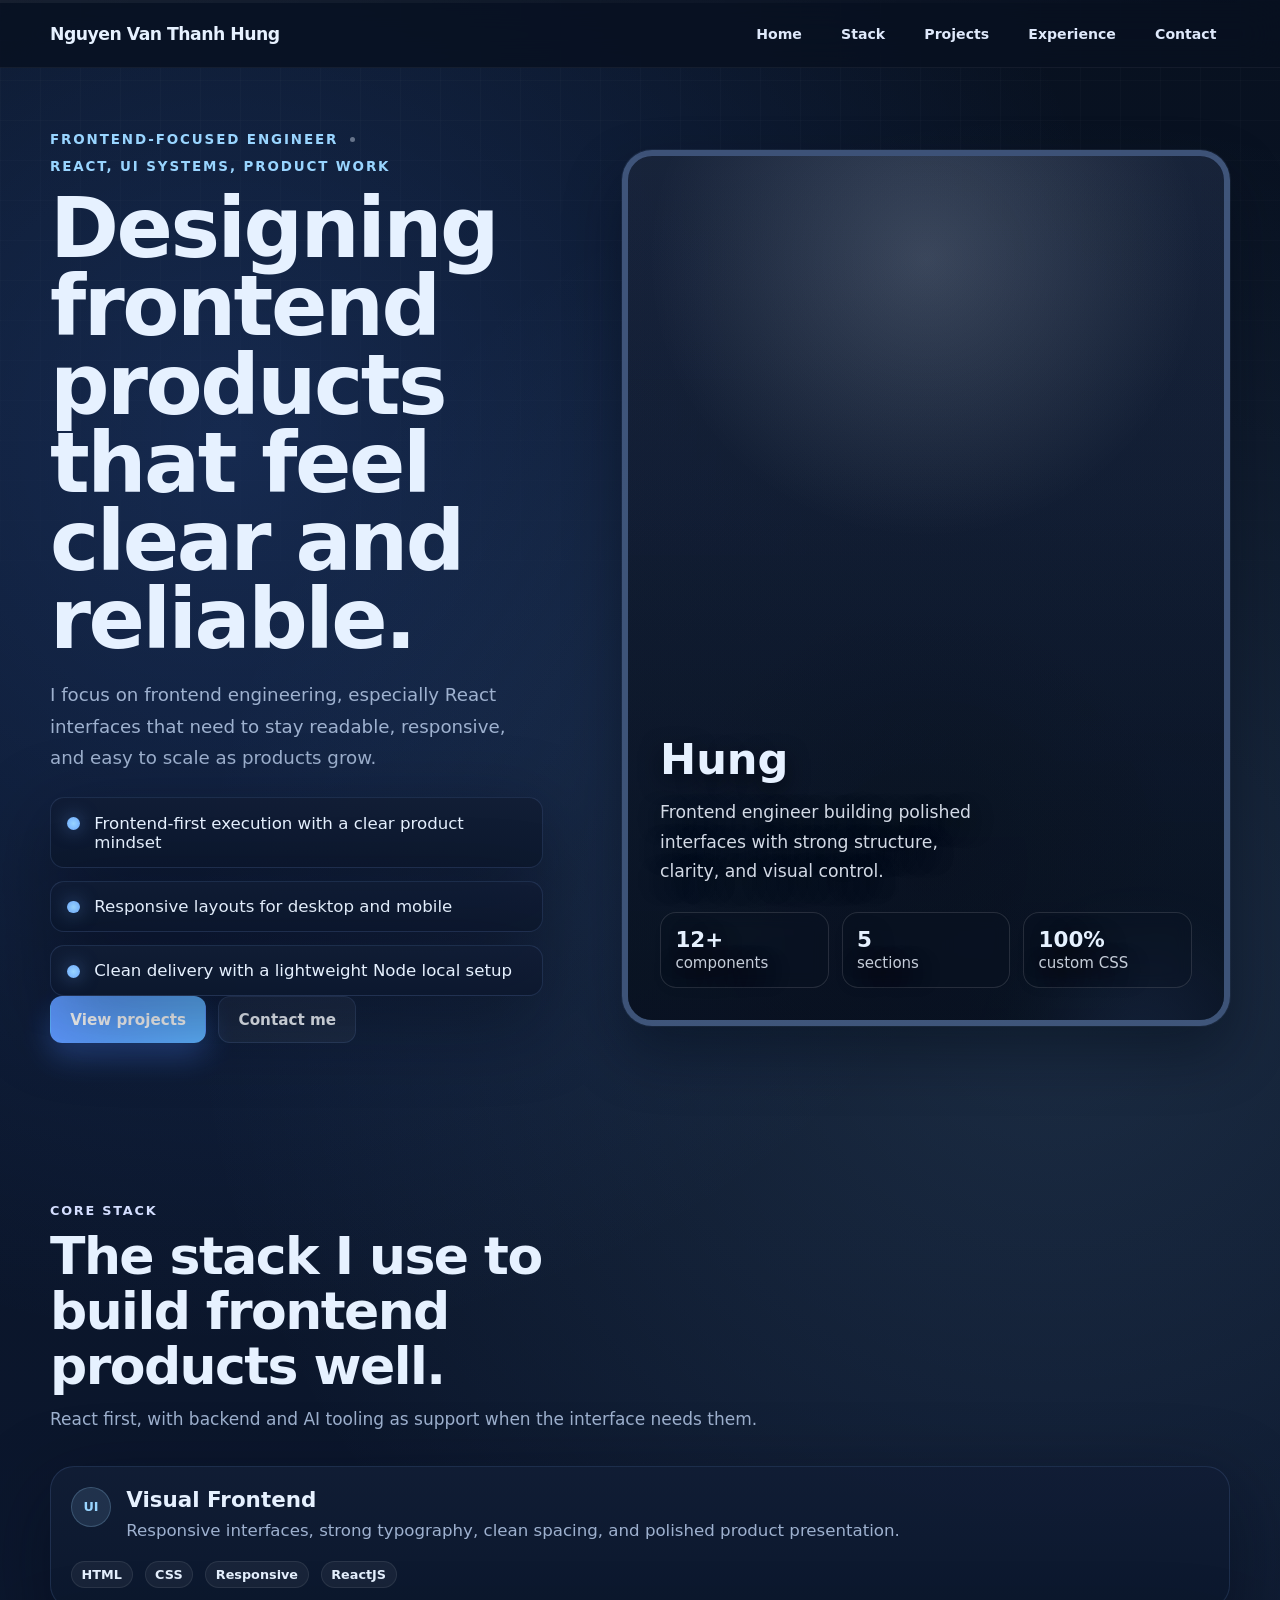
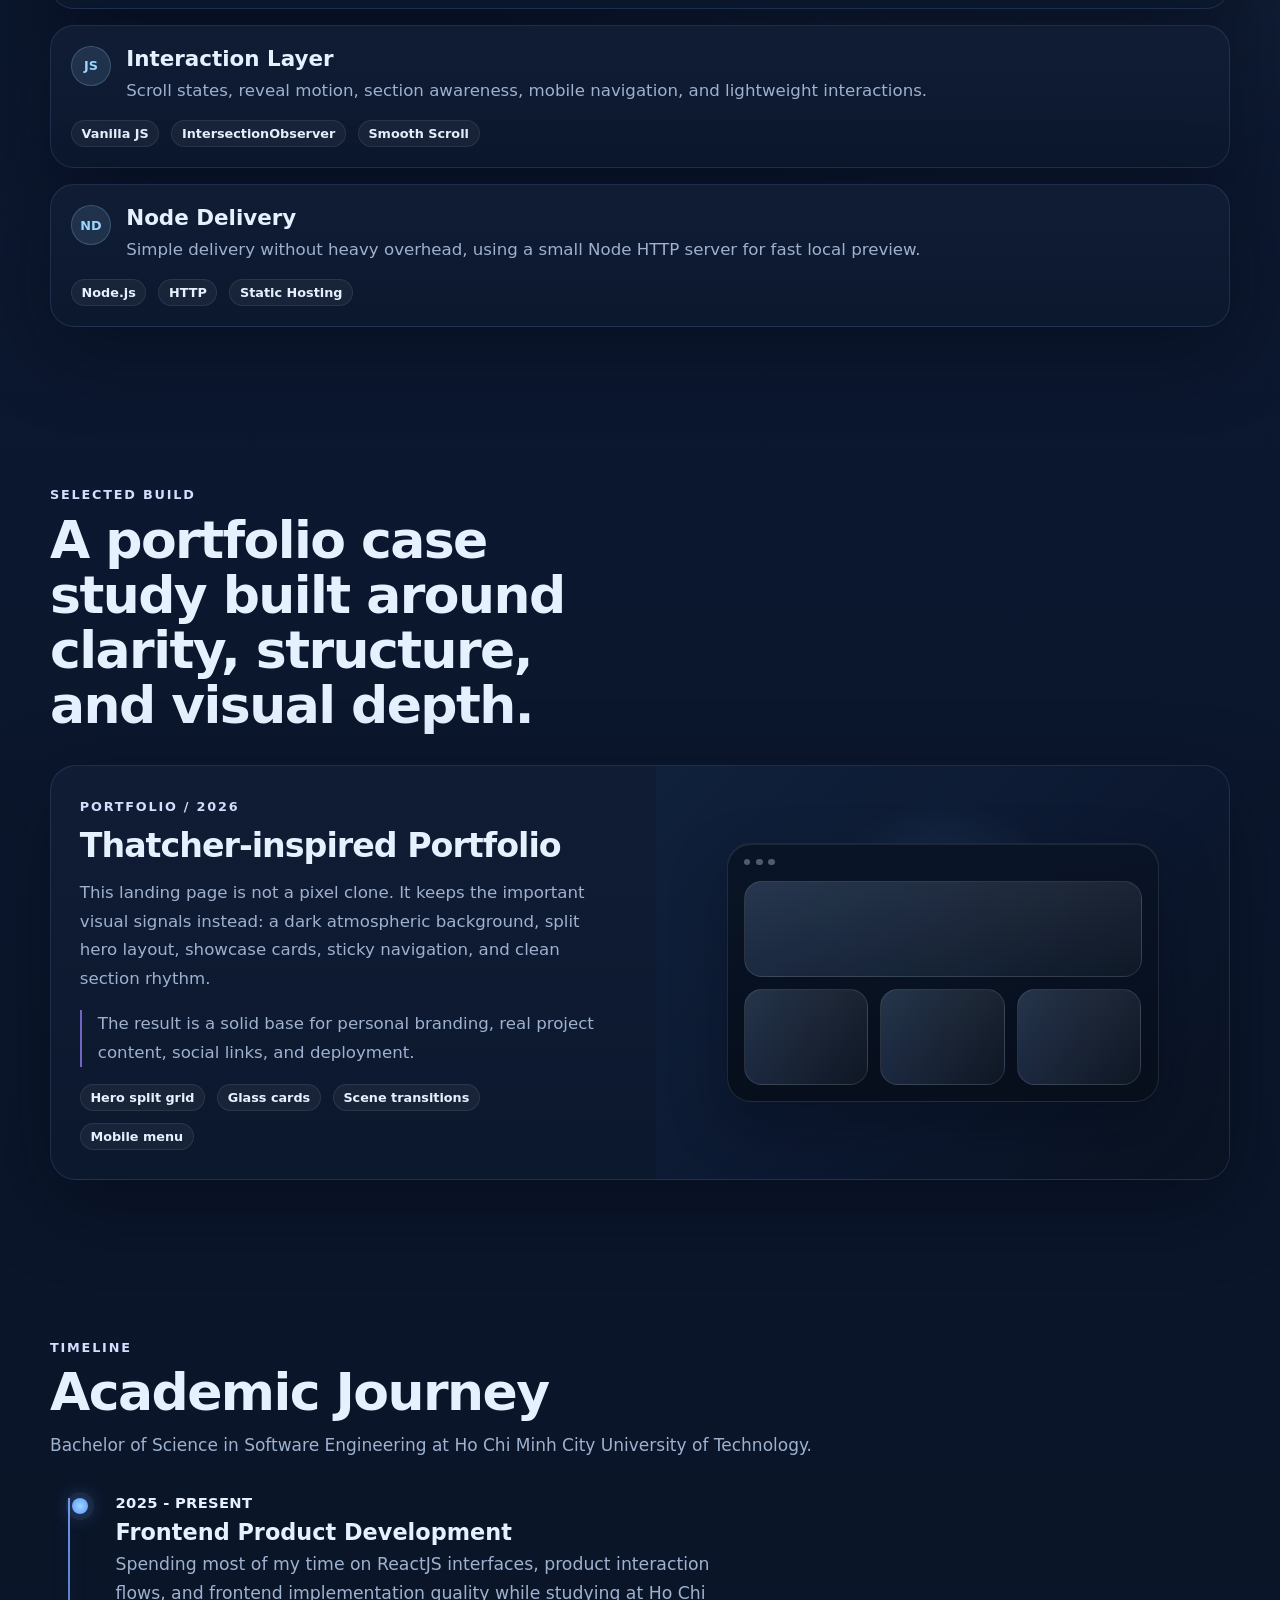
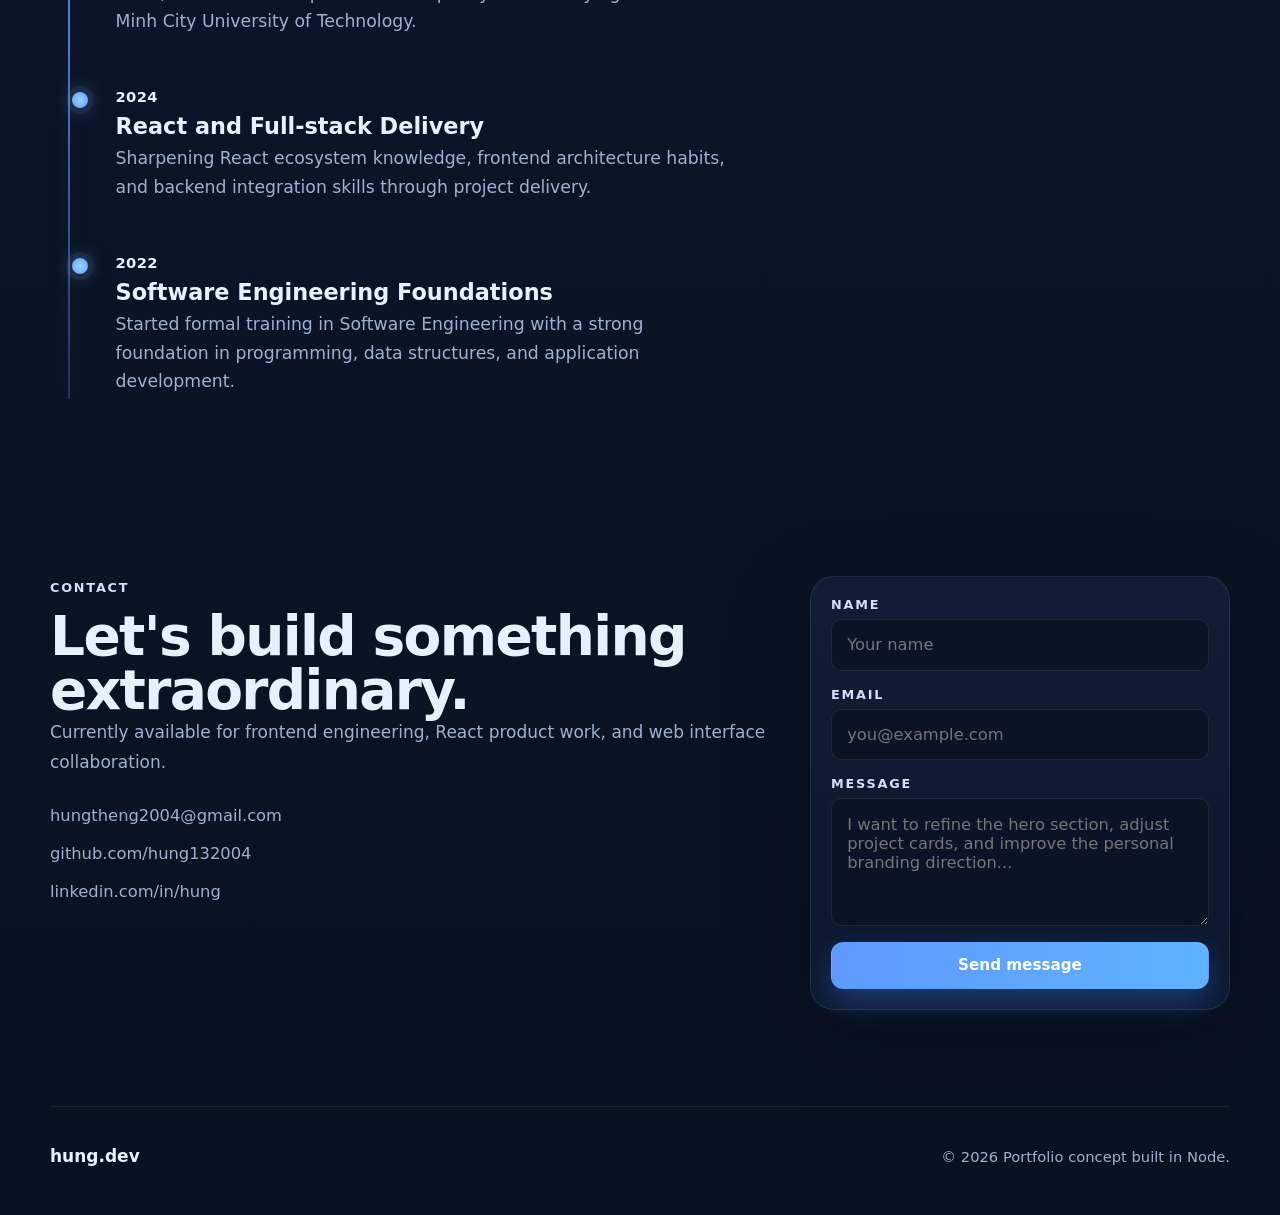
==== commit b0fb27d1: "Update index.html" ====
--- a/index.html
+++ b/index.html
@@ -26,13 +26,13 @@
     <div class="page-shell" data-scene-active="hero">
       <header class="site-header">
         <div class="site-header__inner">
-          <a class="site-header__brand" href="#hero">Nguyen Van Thanh Hung</a>
+          <a class="site-header__brand" href="hero">Nguyen Van Thanh Hung</a>
           <nav class="site-header__links" aria-label="Primary">
-            <a class="site-header__link" href="#hero">Home</a>
-            <a class="site-header__link" href="#tech">Stack</a>
-            <a class="site-header__link" href="#projects">Projects</a>
-            <a class="site-header__link" href="#journey">Experience</a>
-            <a class="site-header__link" href="#contact">Contact</a>
+            <a class="site-header__link" href="hero">Home</a>
+            <a class="site-header__link" href="tech">Stack</a>
+            <a class="site-header__link" href="projects">Projects</a>
+            <a class="site-header__link" href="journey">Experience</a>
+            <a class="site-header__link" href="contact">Contact</a>
           </nav>
           <button class="site-header__mobile-toggle" type="button" aria-expanded="false" aria-controls="mobile-nav">
             Menu
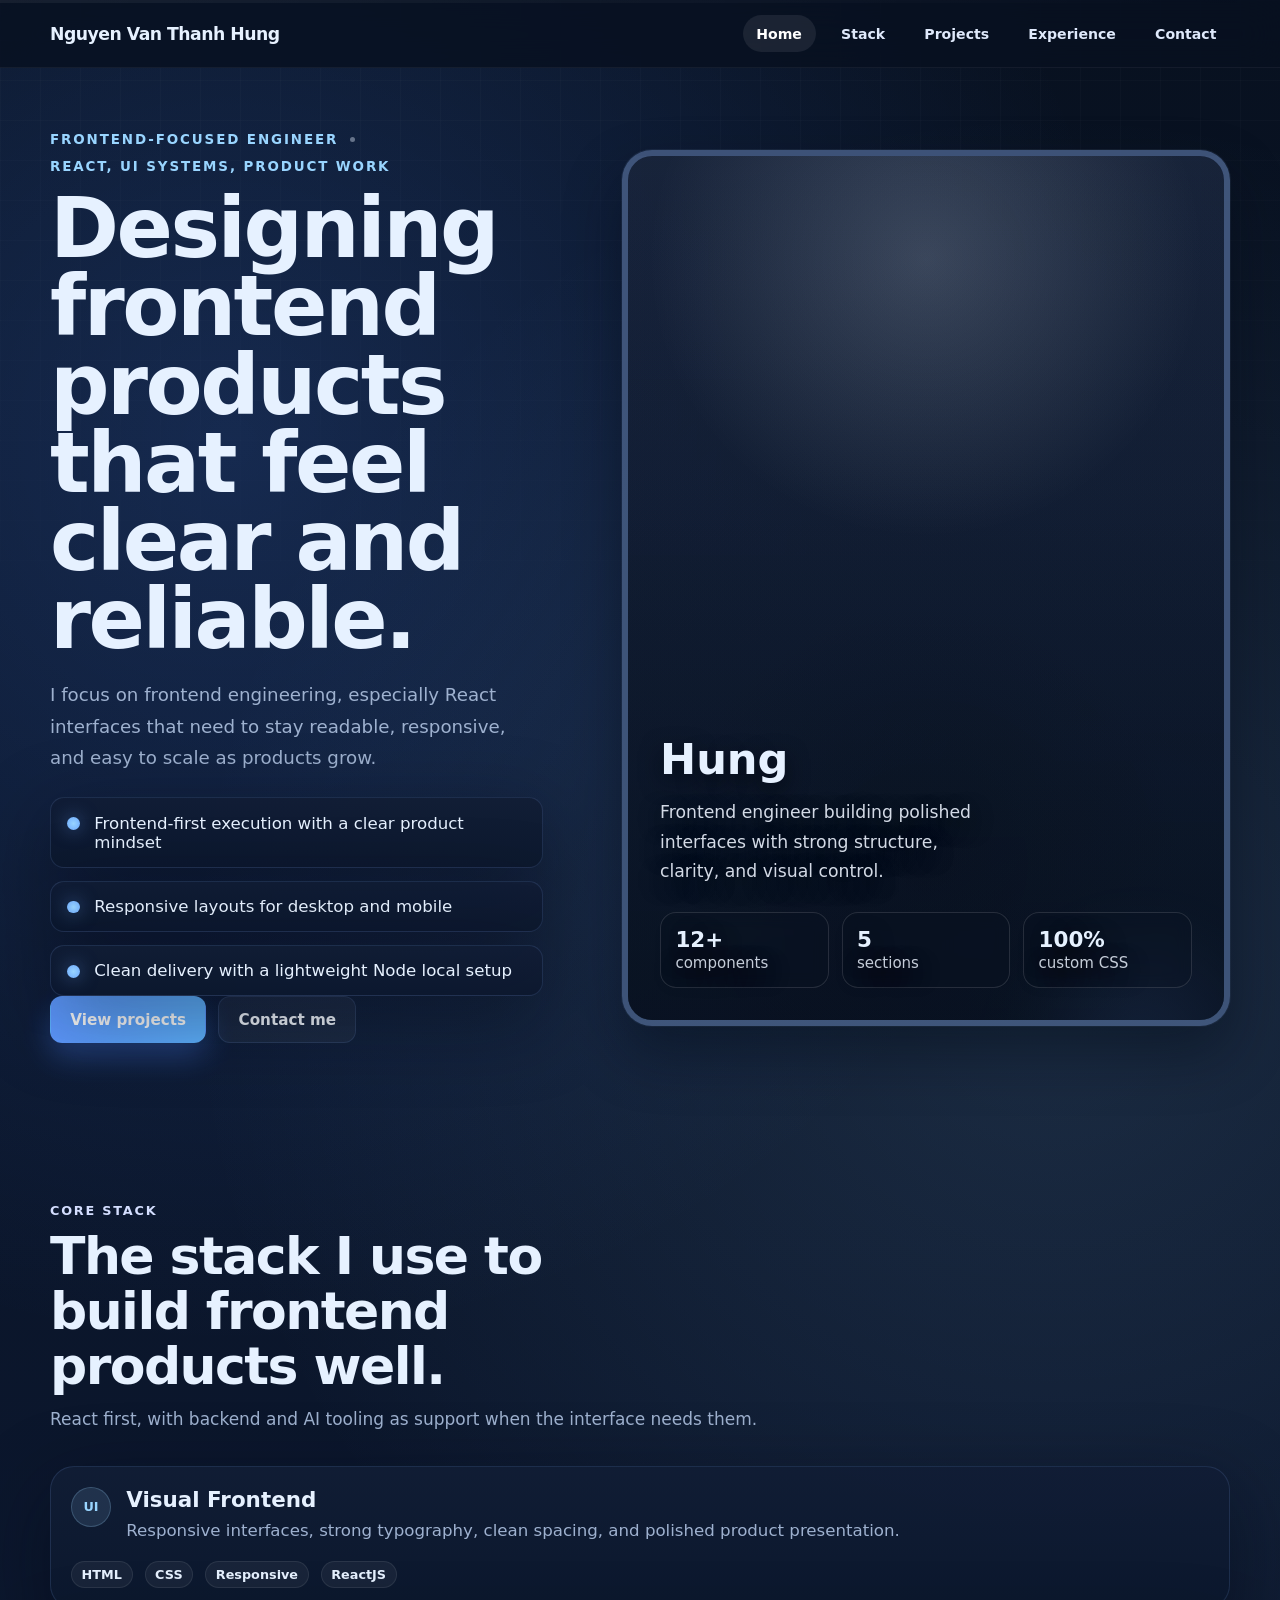
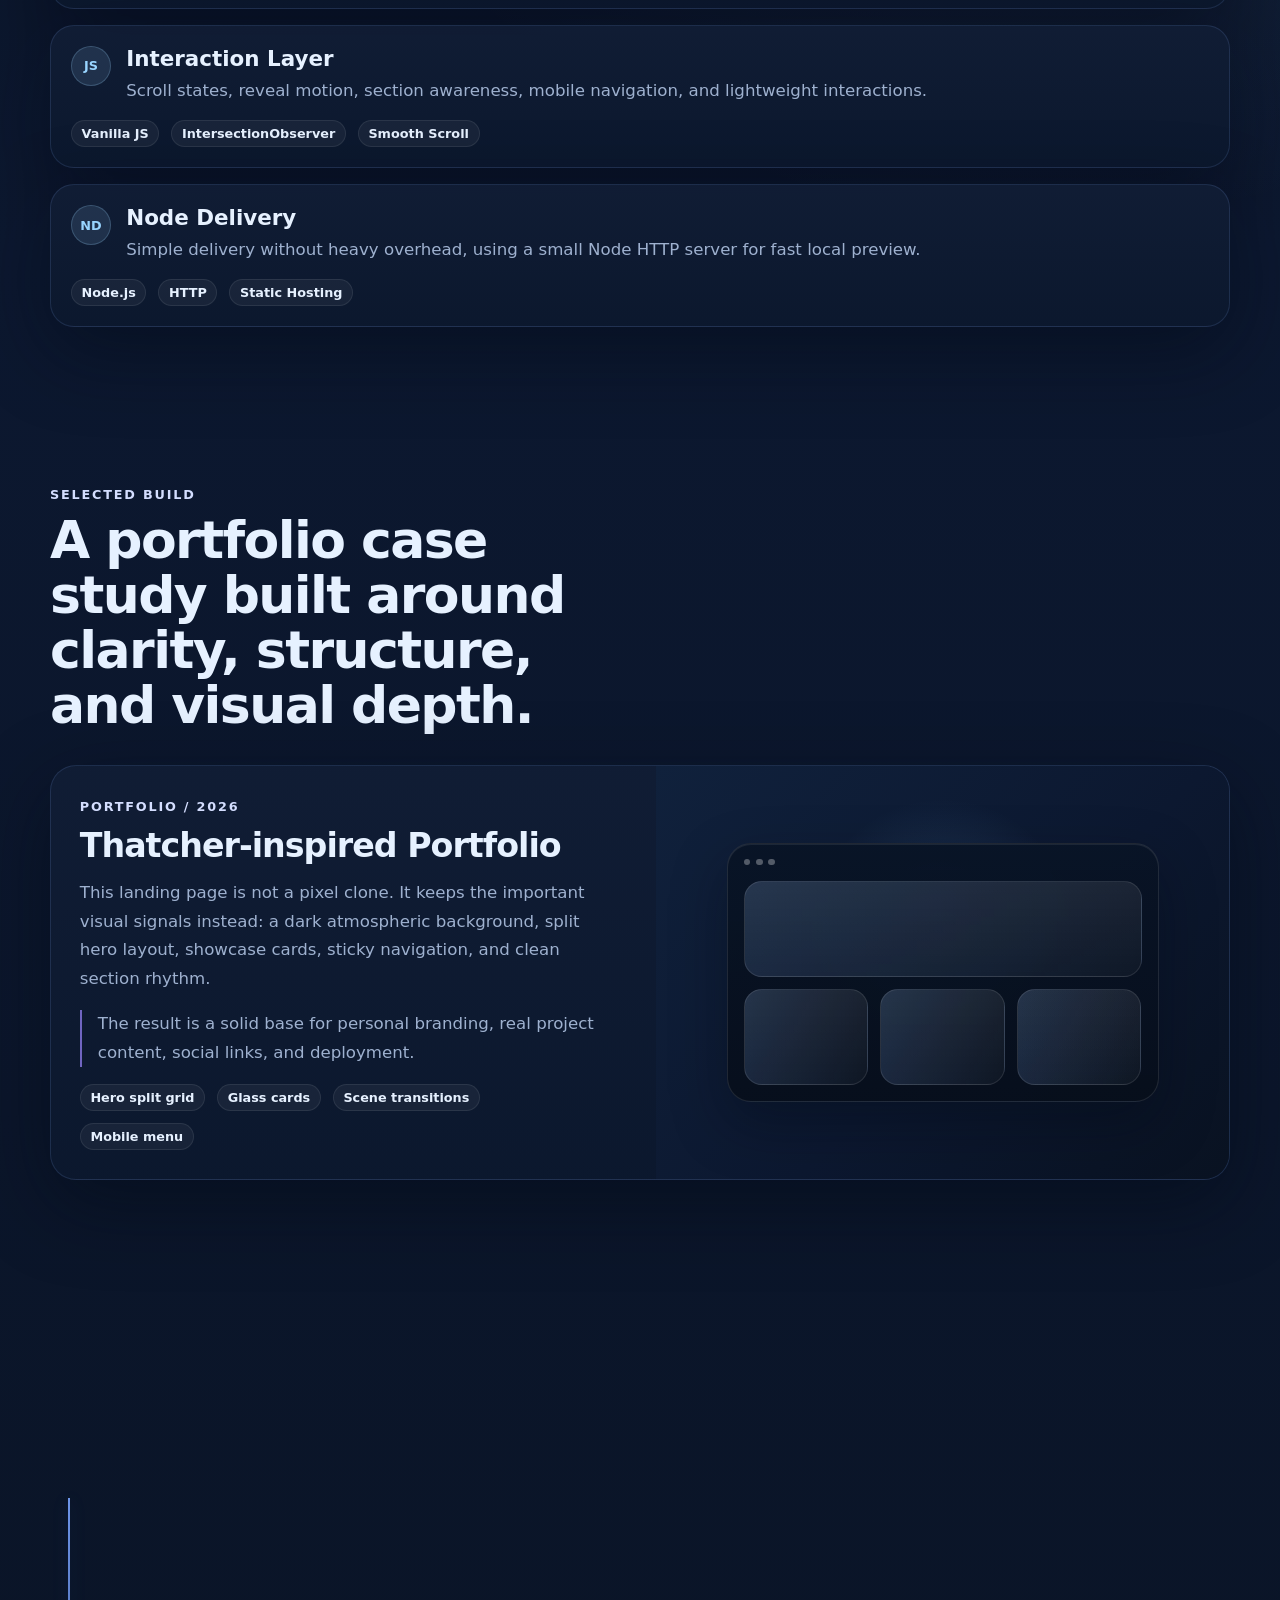
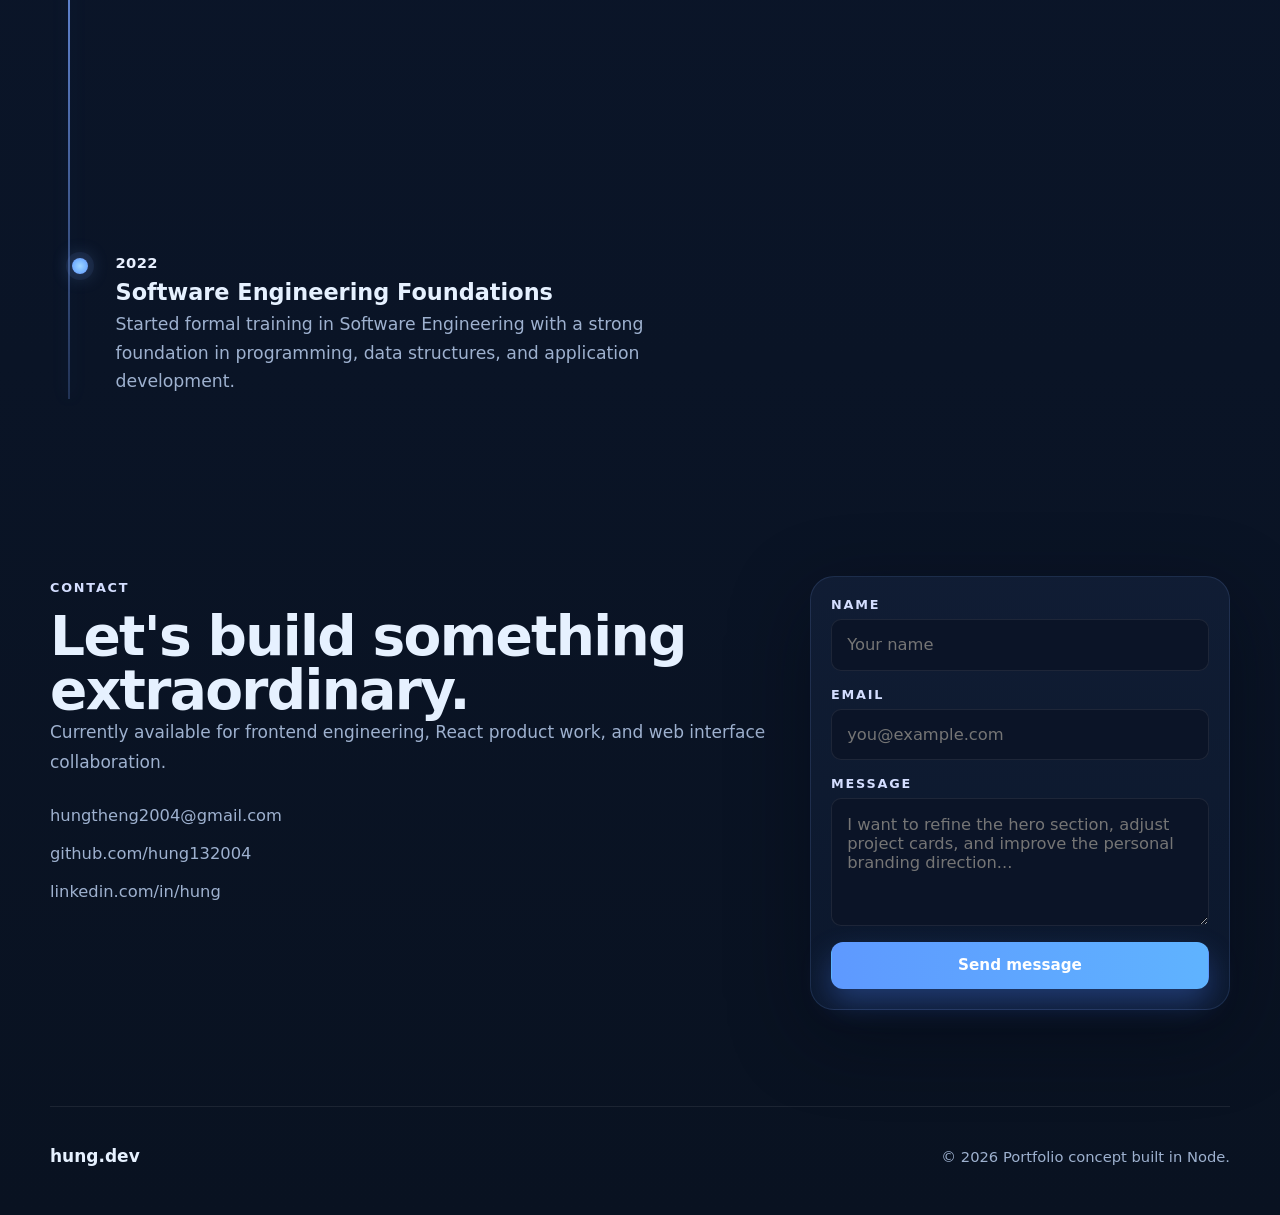
==== commit 4b4e093d: "Update index.html" ====
--- a/index.html
+++ b/index.html
@@ -26,13 +26,13 @@
     <div class="page-shell" data-scene-active="hero">
       <header class="site-header">
         <div class="site-header__inner">
-          <a class="site-header__brand" href="hero">Nguyen Van Thanh Hung</a>
+          <a class="site-header__brand" href="#hero">Nguyen Van Thanh Hung</a>
           <nav class="site-header__links" aria-label="Primary">
-            <a class="site-header__link" href="hero">Home</a>
-            <a class="site-header__link" href="tech">Stack</a>
-            <a class="site-header__link" href="projects">Projects</a>
-            <a class="site-header__link" href="journey">Experience</a>
-            <a class="site-header__link" href="contact">Contact</a>
+            <a class="site-header__link" href="#hero">Home</a>
+            <a class="site-header__link" href="#tech">Stack</a>
+            <a class="site-header__link" href="#projects">Projects</a>
+            <a class="site-header__link" href="#journey">Experience</a>
+            <a class="site-header__link" href="#contact">Contact</a>
           </nav>
           <button class="site-header__mobile-toggle" type="button" aria-expanded="false" aria-controls="mobile-nav">
             Menu
@@ -285,6 +285,6 @@
       </footer>
     </div>
 
-    <script src="/app.js"></script>
+    <script src="app.js"></script>
   </body>
 </html>
